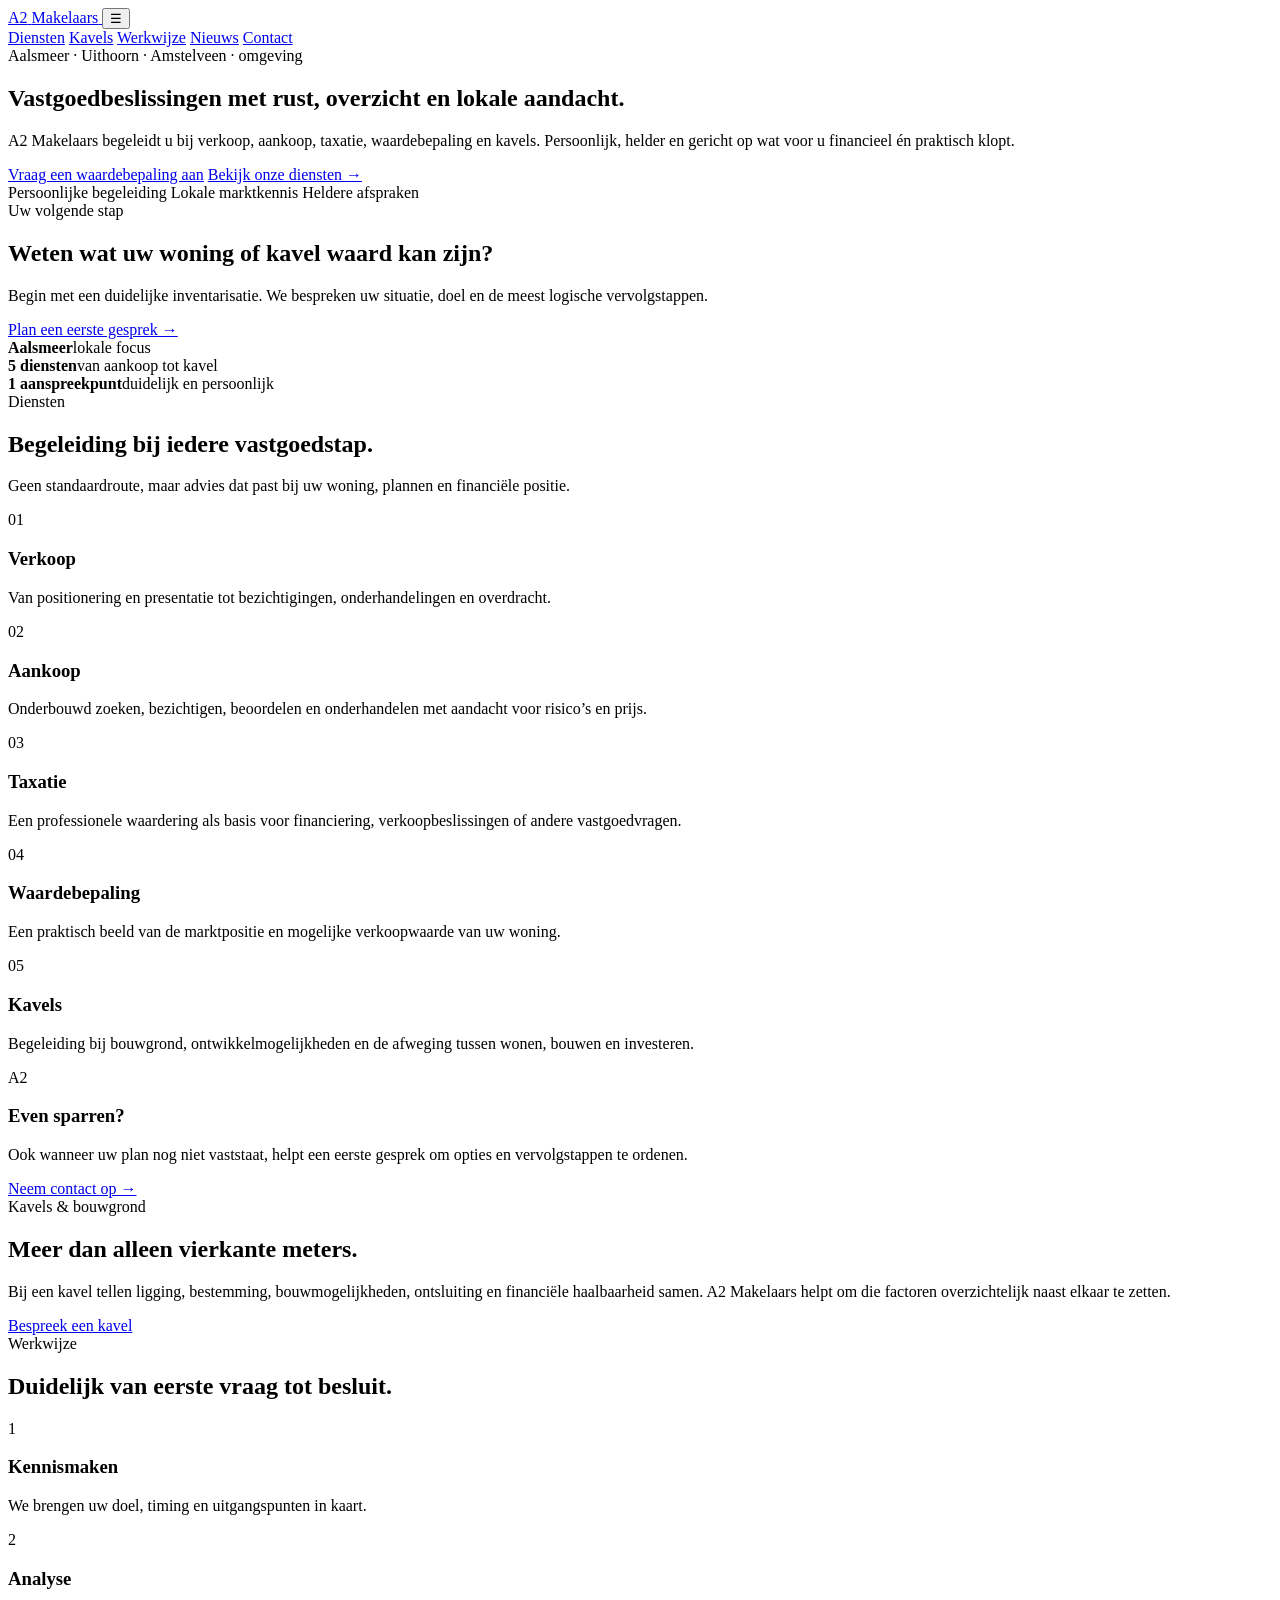
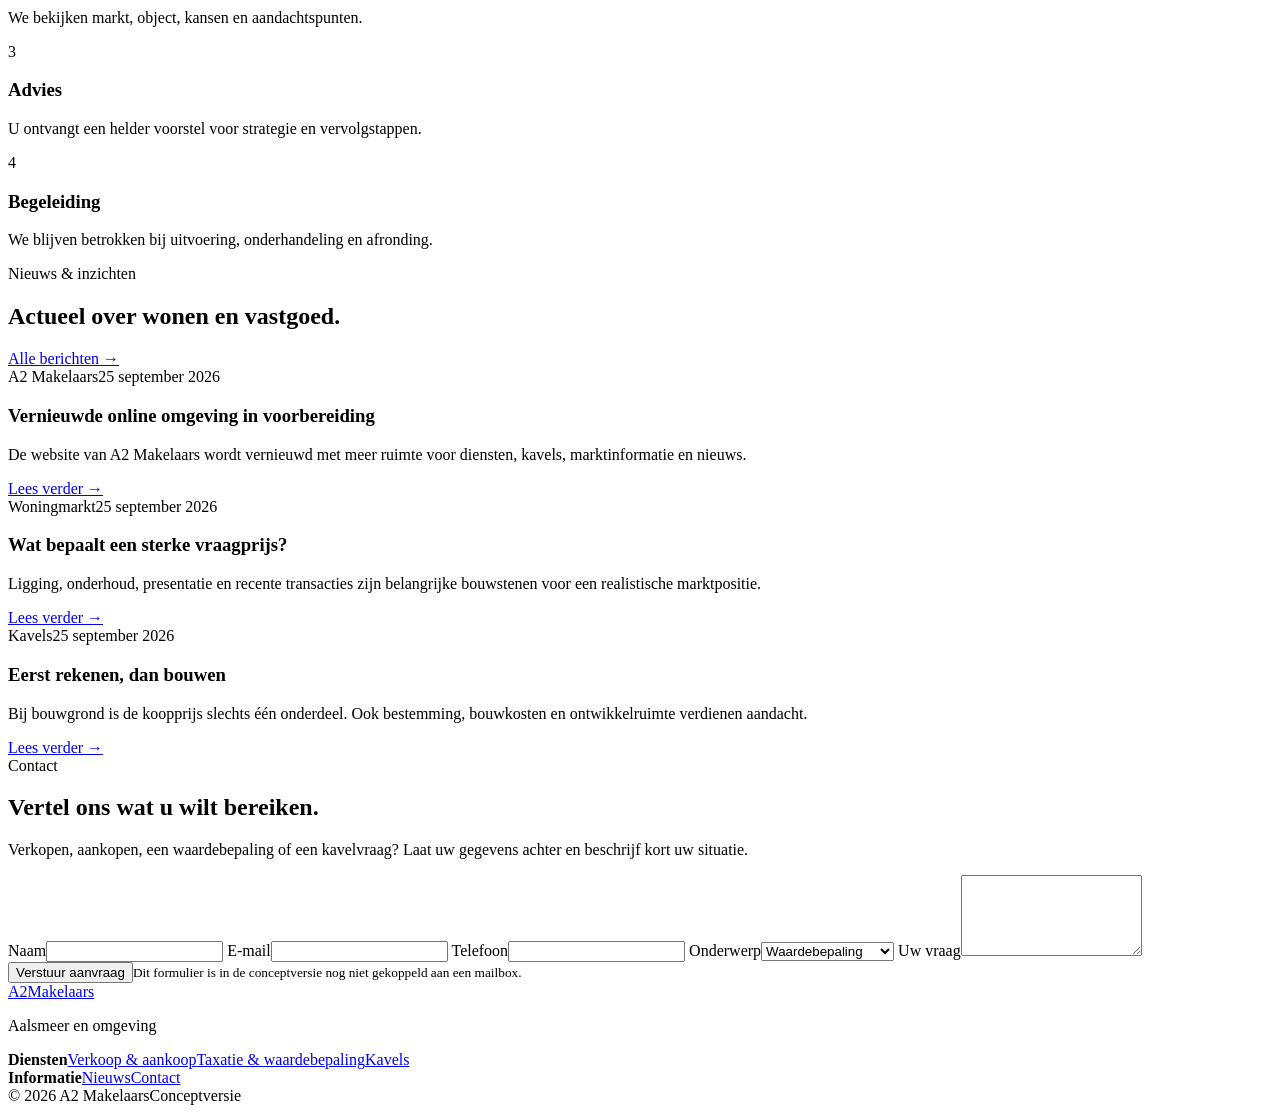
==== index.html @ 4cdd9b3f "Start vernieuwde A2Makelaars website" ====
<!doctype html>
<html lang="nl">
<head>
  <meta charset="utf-8">
  <meta name="viewport" content="width=device-width, initial-scale=1">
  <meta name="description" content="A2 Makelaars in Aalsmeer en omgeving. Persoonlijke begeleiding bij verkoop, aankoop, taxatie, waardebepaling en kavels.">
  <title>A2 Makelaars | Aalsmeer & omgeving</title>
  <link rel="preconnect" href="https://fonts.googleapis.com">
  <link rel="preconnect" href="https://fonts.gstatic.com" crossorigin>
  <link href="https://fonts.googleapis.com/css2?family=Manrope:wght@400;500;600;700;800&display=swap" rel="stylesheet">
  <link rel="stylesheet" href="assets/style.css">
</head>
<body>
  <header class="site-header">
    <div class="container nav-wrap">
      <a class="brand" href="index.html" aria-label="A2 Makelaars home">
        <span class="brand-mark">A2</span>
        <span>Makelaars</span>
      </a>
      <button class="menu-toggle" aria-label="Menu openen" aria-expanded="false">☰</button>
      <nav class="main-nav" aria-label="Hoofdnavigatie">
        <a href="#diensten">Diensten</a>
        <a href="#kavels">Kavels</a>
        <a href="#werkwijze">Werkwijze</a>
        <a href="nieuws.html">Nieuws</a>
        <a class="btn btn-small" href="#contact">Contact</a>
      </nav>
    </div>
  </header>

  <main>
    <section class="hero">
      <div class="container hero-grid">
        <div class="hero-copy">
          <span class="eyebrow">Aalsmeer · Uithoorn · Amstelveen · omgeving</span>
          <h1>Vastgoedbeslissingen met rust, overzicht en lokale aandacht.</h1>
          <p class="lead">A2 Makelaars begeleidt u bij verkoop, aankoop, taxatie, waardebepaling en kavels. Persoonlijk, helder en gericht op wat voor u financieel én praktisch klopt.</p>
          <div class="hero-actions">
            <a class="btn" href="#contact">Vraag een waardebepaling aan</a>
            <a class="text-link" href="#diensten">Bekijk onze diensten →</a>
          </div>
          <div class="trust-row" aria-label="Kenmerken">
            <span>Persoonlijke begeleiding</span>
            <span>Lokale marktkennis</span>
            <span>Heldere afspraken</span>
          </div>
        </div>
        <div class="hero-card">
          <div class="hero-card-inner">
            <span class="card-kicker">Uw volgende stap</span>
            <h2>Weten wat uw woning of kavel waard kan zijn?</h2>
            <p>Begin met een duidelijke inventarisatie. We bespreken uw situatie, doel en de meest logische vervolgstappen.</p>
            <a href="#contact" class="card-link">Plan een eerste gesprek →</a>
          </div>
        </div>
      </div>
    </section>

    <section class="section stats-section">
      <div class="container stats-grid">
        <div><strong>Aalsmeer</strong><span>lokale focus</span></div>
        <div><strong>5 diensten</strong><span>van aankoop tot kavel</span></div>
        <div><strong>1 aanspreekpunt</strong><span>duidelijk en persoonlijk</span></div>
      </div>
    </section>

    <section class="section" id="diensten">
      <div class="container">
        <div class="section-heading">
          <span class="eyebrow">Diensten</span>
          <h2>Begeleiding bij iedere vastgoedstap.</h2>
          <p>Geen standaardroute, maar advies dat past bij uw woning, plannen en financiële positie.</p>
        </div>
        <div class="card-grid">
          <article class="service-card"><span class="number">01</span><h3>Verkoop</h3><p>Van positionering en presentatie tot bezichtigingen, onderhandelingen en overdracht.</p></article>
          <article class="service-card"><span class="number">02</span><h3>Aankoop</h3><p>Onderbouwd zoeken, bezichtigen, beoordelen en onderhandelen met aandacht voor risico’s en prijs.</p></article>
          <article class="service-card"><span class="number">03</span><h3>Taxatie</h3><p>Een professionele waardering als basis voor financiering, verkoopbeslissingen of andere vastgoedvragen.</p></article>
          <article class="service-card"><span class="number">04</span><h3>Waardebepaling</h3><p>Een praktisch beeld van de marktpositie en mogelijke verkoopwaarde van uw woning.</p></article>
          <article class="service-card"><span class="number">05</span><h3>Kavels</h3><p>Begeleiding bij bouwgrond, ontwikkelmogelijkheden en de afweging tussen wonen, bouwen en investeren.</p></article>
          <article class="service-card accent-card"><span class="number">A2</span><h3>Even sparren?</h3><p>Ook wanneer uw plan nog niet vaststaat, helpt een eerste gesprek om opties en vervolgstappen te ordenen.</p><a href="#contact">Neem contact op →</a></article>
        </div>
      </div>
    </section>

    <section class="section section-dark" id="kavels">
      <div class="container split-grid">
        <div>
          <span class="eyebrow eyebrow-light">Kavels & bouwgrond</span>
          <h2>Meer dan alleen vierkante meters.</h2>
        </div>
        <div>
          <p class="large-copy">Bij een kavel tellen ligging, bestemming, bouwmogelijkheden, ontsluiting en financiële haalbaarheid samen. A2 Makelaars helpt om die factoren overzichtelijk naast elkaar te zetten.</p>
          <a class="btn btn-light" href="#contact">Bespreek een kavel</a>
        </div>
      </div>
    </section>

    <section class="section" id="werkwijze">
      <div class="container">
        <div class="section-heading compact">
          <span class="eyebrow">Werkwijze</span>
          <h2>Duidelijk van eerste vraag tot besluit.</h2>
        </div>
        <div class="steps">
          <div class="step"><span>1</span><div><h3>Kennismaken</h3><p>We brengen uw doel, timing en uitgangspunten in kaart.</p></div></div>
          <div class="step"><span>2</span><div><h3>Analyse</h3><p>We bekijken markt, object, kansen en aandachtspunten.</p></div></div>
          <div class="step"><span>3</span><div><h3>Advies</h3><p>U ontvangt een helder voorstel voor strategie en vervolgstappen.</p></div></div>
          <div class="step"><span>4</span><div><h3>Begeleiding</h3><p>We blijven betrokken bij uitvoering, onderhandeling en afronding.</p></div></div>
        </div>
      </div>
    </section>

    <section class="section news-preview">
      <div class="container">
        <div class="section-heading row-heading">
          <div><span class="eyebrow">Nieuws & inzichten</span><h2>Actueel over wonen en vastgoed.</h2></div>
          <a class="text-link" href="nieuws.html">Alle berichten →</a>
        </div>
        <div class="news-grid">
          <article class="news-card"><span class="tag">A2 Makelaars</span><time datetime="2026-09-25">25 september 2026</time><h3>Vernieuwde online omgeving in voorbereiding</h3><p>De website van A2 Makelaars wordt vernieuwd met meer ruimte voor diensten, kavels, marktinformatie en nieuws.</p><a href="nieuws.html#vernieuwde-site">Lees verder →</a></article>
          <article class="news-card"><span class="tag">Woningmarkt</span><time datetime="2026-09-25">25 september 2026</time><h3>Wat bepaalt een sterke vraagprijs?</h3><p>Ligging, onderhoud, presentatie en recente transacties zijn belangrijke bouwstenen voor een realistische marktpositie.</p><a href="nieuws.html#vraagprijs">Lees verder →</a></article>
          <article class="news-card"><span class="tag">Kavels</span><time datetime="2026-09-25">25 september 2026</time><h3>Eerst rekenen, dan bouwen</h3><p>Bij bouwgrond is de koopprijs slechts één onderdeel. Ook bestemming, bouwkosten en ontwikkelruimte verdienen aandacht.</p><a href="nieuws.html#kavels">Lees verder →</a></article>
        </div>
      </div>
    </section>

    <section class="section contact-section" id="contact">
      <div class="container contact-grid">
        <div>
          <span class="eyebrow">Contact</span>
          <h2>Vertel ons wat u wilt bereiken.</h2>
          <p>Verkopen, aankopen, een waardebepaling of een kavelvraag? Laat uw gegevens achter en beschrijf kort uw situatie.</p>
        </div>
        <form class="contact-form" id="contactForm">
          <label>Naam<input type="text" name="naam" autocomplete="name" required></label>
          <label>E-mail<input type="email" name="email" autocomplete="email" required></label>
          <label>Telefoon<input type="tel" name="telefoon" autocomplete="tel"></label>
          <label>Onderwerp<select name="onderwerp"><option>Waardebepaling</option><option>Verkoop</option><option>Aankoop</option><option>Taxatie</option><option>Kavel / bouwgrond</option><option>Anders</option></select></label>
          <label class="full">Uw vraag<textarea name="bericht" rows="5" required></textarea></label>
          <div class="full form-footer"><button class="btn" type="submit">Verstuur aanvraag</button><small>Dit formulier is in de conceptversie nog niet gekoppeld aan een mailbox.</small></div>
        </form>
      </div>
    </section>
  </main>

  <footer class="site-footer">
    <div class="container footer-grid">
      <div><a class="brand brand-footer" href="index.html"><span class="brand-mark">A2</span><span>Makelaars</span></a><p>Aalsmeer en omgeving</p></div>
      <div><strong>Diensten</strong><a href="#diensten">Verkoop & aankoop</a><a href="#diensten">Taxatie & waardebepaling</a><a href="#kavels">Kavels</a></div>
      <div><strong>Informatie</strong><a href="nieuws.html">Nieuws</a><a href="#contact">Contact</a></div>
    </div>
    <div class="container footer-bottom"><span>© 2026 A2 Makelaars</span><span>Conceptversie</span></div>
  </footer>
  <script src="assets/script.js"></script>
</body>
</html>
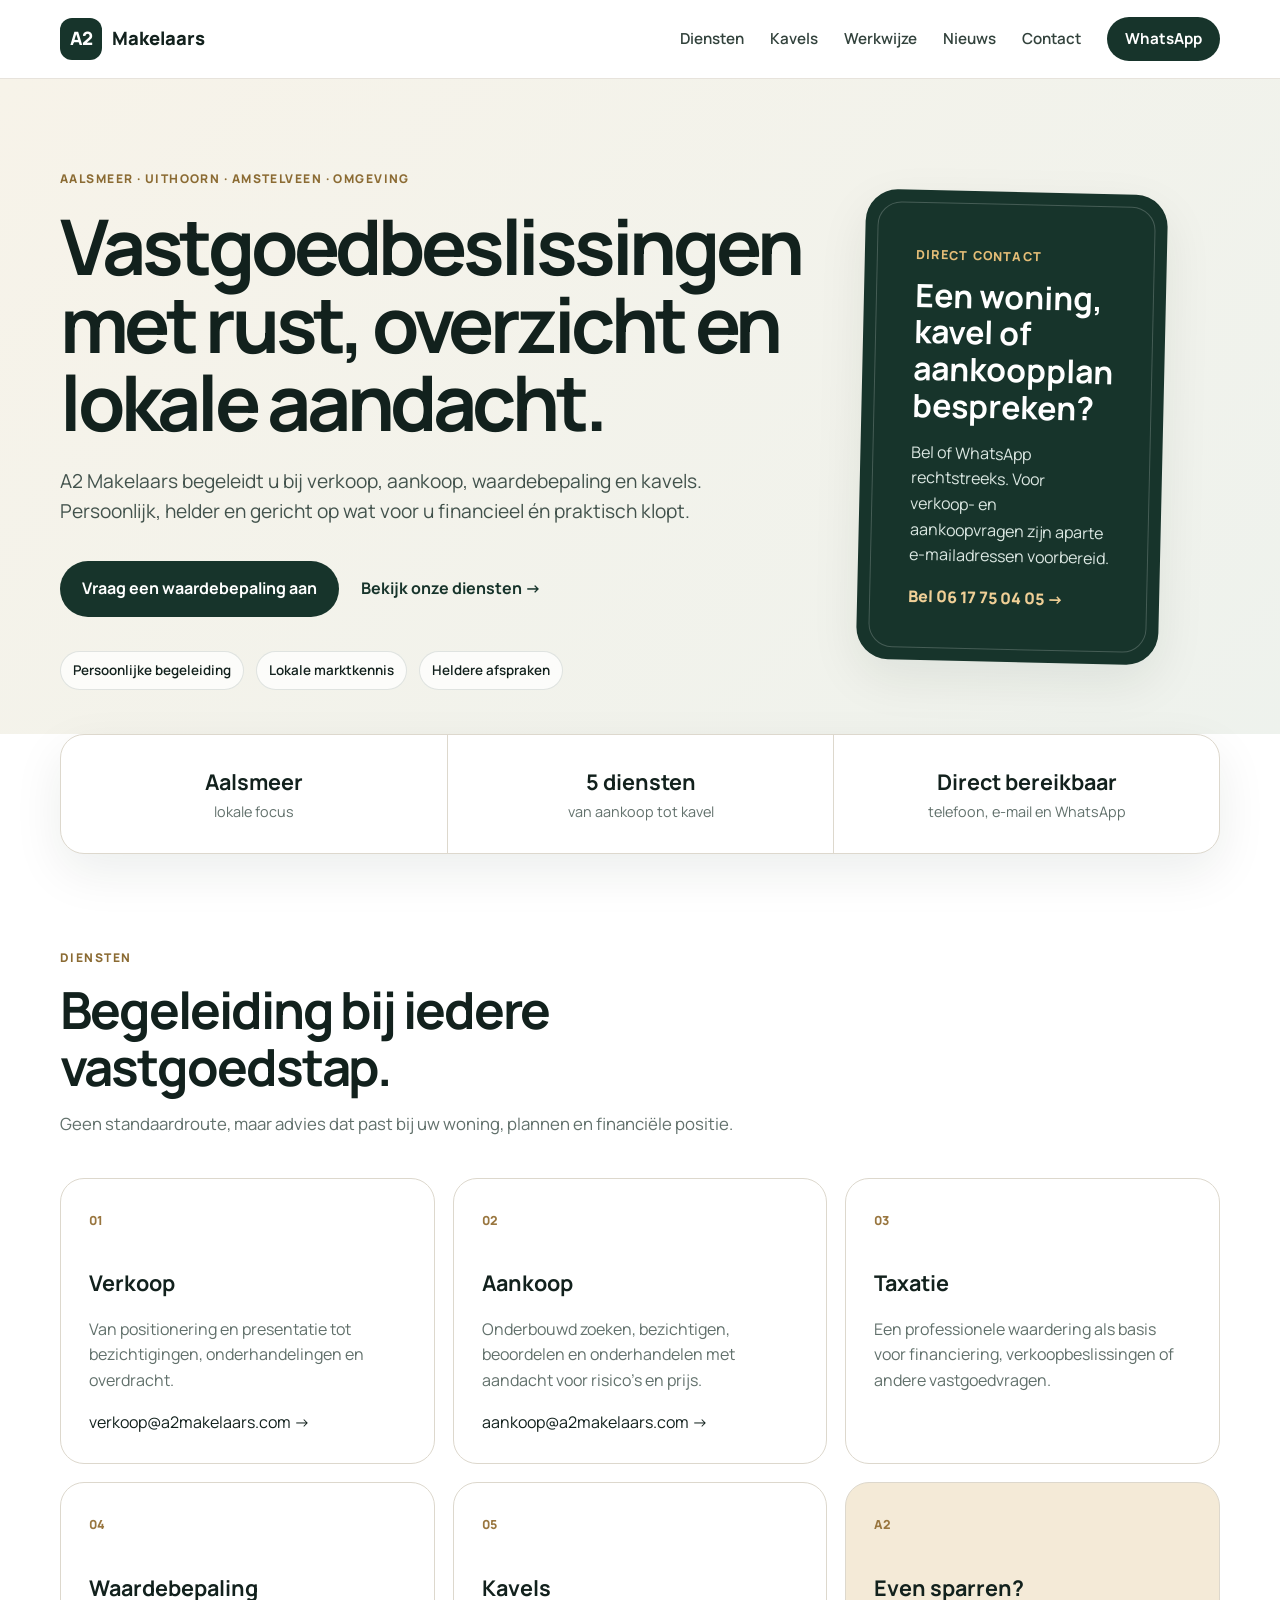
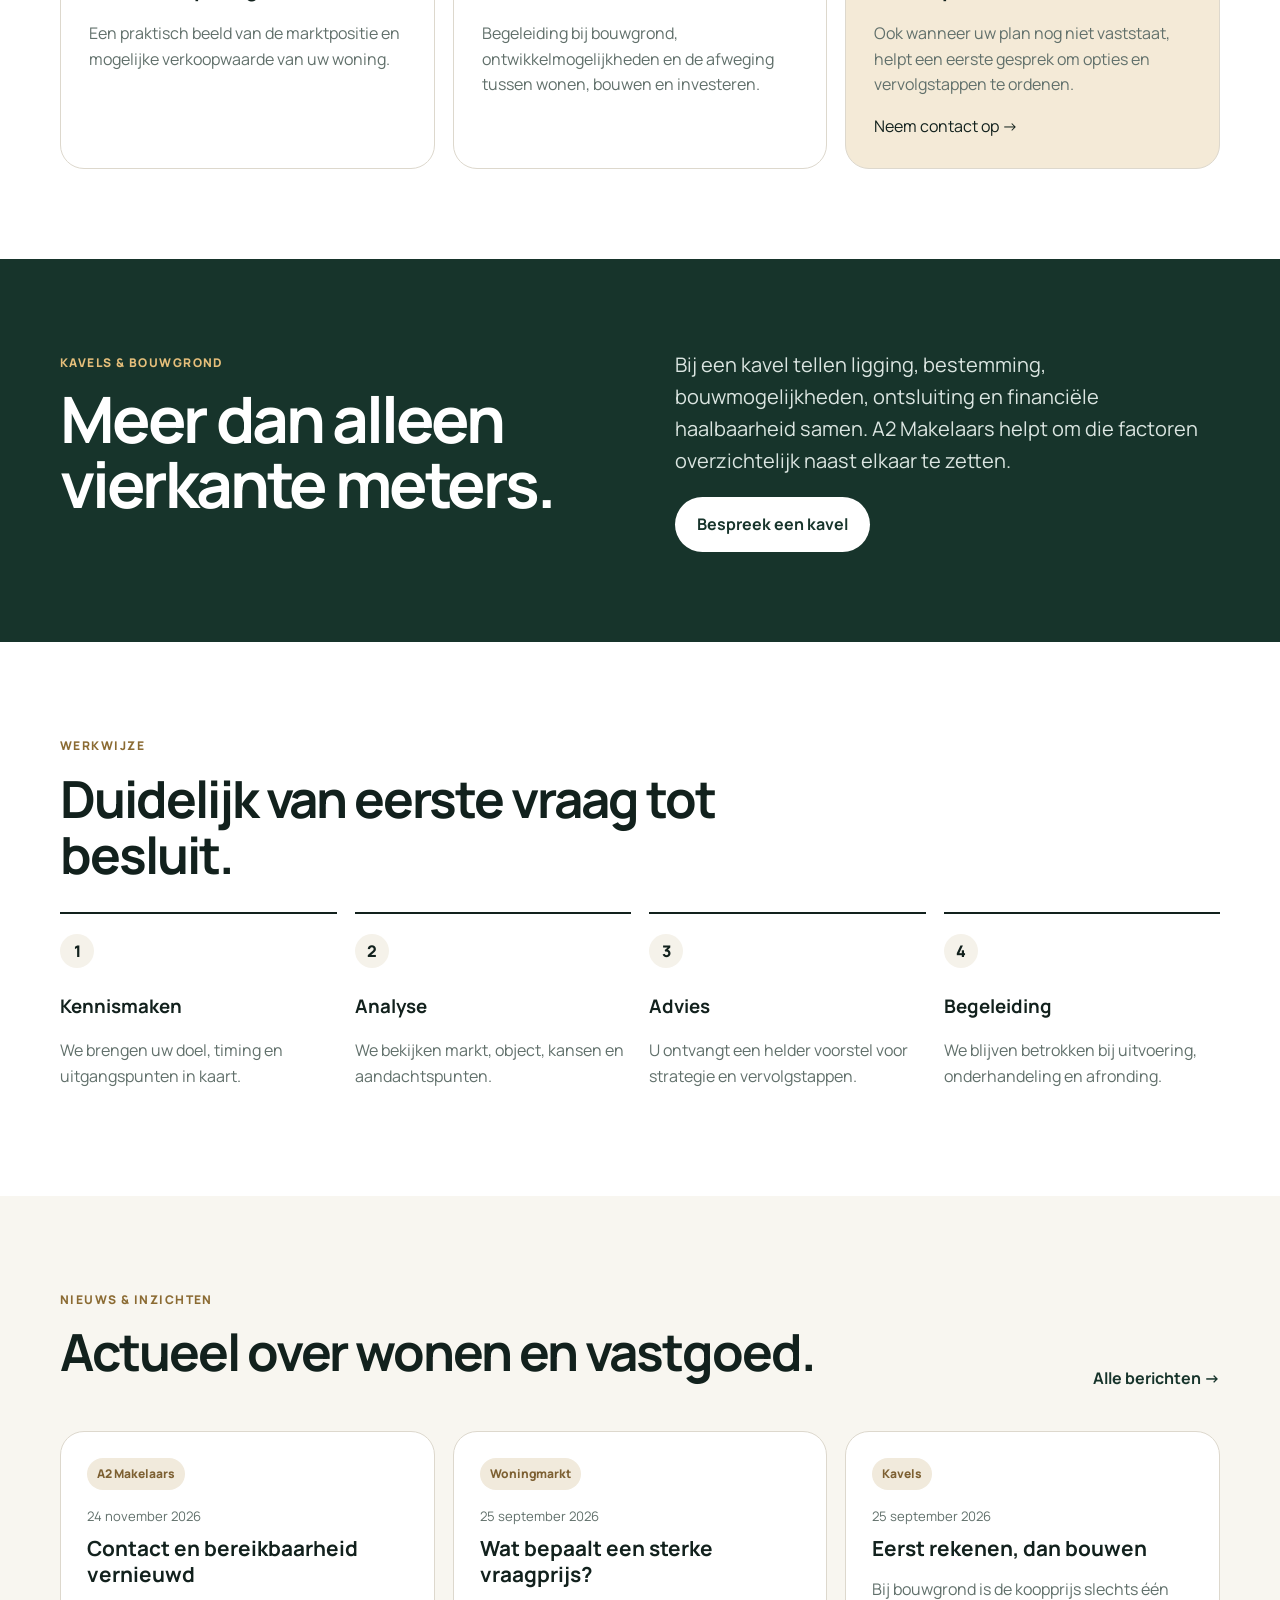
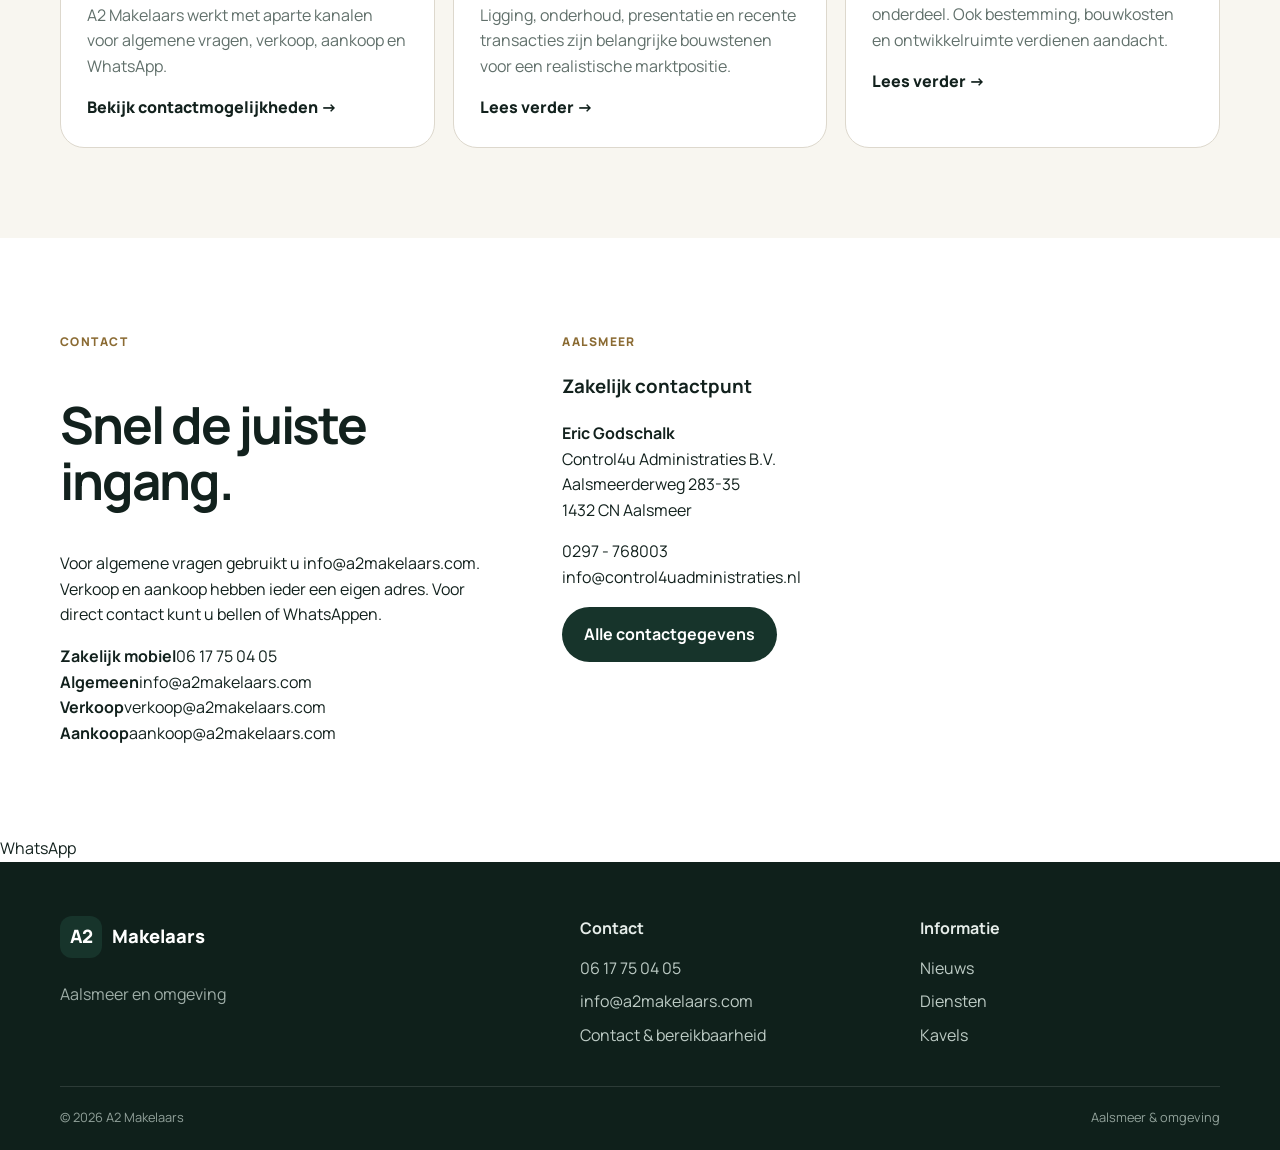
==== commit 585f6294: "Werk contact, e-mail en WhatsApp basis bij" ====
--- a/index.html
+++ b/index.html
@@ -3,7 +3,7 @@
 <head>
   <meta charset="utf-8">
   <meta name="viewport" content="width=device-width, initial-scale=1">
-  <meta name="description" content="A2 Makelaars in Aalsmeer en omgeving. Persoonlijke begeleiding bij verkoop, aankoop, taxatie, waardebepaling en kavels.">
+  <meta name="description" content="A2 Makelaars in Aalsmeer en omgeving. Persoonlijke begeleiding bij verkoop, aankoop, waardebepaling en kavels.">
   <title>A2 Makelaars | Aalsmeer & omgeving</title>
   <link rel="preconnect" href="https://fonts.googleapis.com">
   <link rel="preconnect" href="https://fonts.gstatic.com" crossorigin>
@@ -14,8 +14,7 @@
   <header class="site-header">
     <div class="container nav-wrap">
       <a class="brand" href="index.html" aria-label="A2 Makelaars home">
-        <span class="brand-mark">A2</span>
-        <span>Makelaars</span>
+        <span class="brand-mark">A2</span><span>Makelaars</span>
       </a>
       <button class="menu-toggle" aria-label="Menu openen" aria-expanded="false">☰</button>
       <nav class="main-nav" aria-label="Hoofdnavigatie">
@@ -23,7 +22,8 @@
         <a href="#kavels">Kavels</a>
         <a href="#werkwijze">Werkwijze</a>
         <a href="nieuws.html">Nieuws</a>
-        <a class="btn btn-small" href="#contact">Contact</a>
+        <a href="contact.html">Contact</a>
+        <a class="btn btn-small" href="https://wa.me/31617750405?text=Goedendag%20A2%20Makelaars%2C%20ik%20heb%20een%20vraag." target="_blank" rel="noopener">WhatsApp</a>
       </nav>
     </div>
   </header>
@@ -34,9 +34,9 @@
         <div class="hero-copy">
           <span class="eyebrow">Aalsmeer · Uithoorn · Amstelveen · omgeving</span>
           <h1>Vastgoedbeslissingen met rust, overzicht en lokale aandacht.</h1>
-          <p class="lead">A2 Makelaars begeleidt u bij verkoop, aankoop, taxatie, waardebepaling en kavels. Persoonlijk, helder en gericht op wat voor u financieel én praktisch klopt.</p>
+          <p class="lead">A2 Makelaars begeleidt u bij verkoop, aankoop, waardebepaling en kavels. Persoonlijk, helder en gericht op wat voor u financieel én praktisch klopt.</p>
           <div class="hero-actions">
-            <a class="btn" href="#contact">Vraag een waardebepaling aan</a>
+            <a class="btn" href="contact.html">Vraag een waardebepaling aan</a>
             <a class="text-link" href="#diensten">Bekijk onze diensten →</a>
           </div>
           <div class="trust-row" aria-label="Kenmerken">
@@ -47,10 +47,10 @@
         </div>
         <div class="hero-card">
           <div class="hero-card-inner">
-            <span class="card-kicker">Uw volgende stap</span>
-            <h2>Weten wat uw woning of kavel waard kan zijn?</h2>
-            <p>Begin met een duidelijke inventarisatie. We bespreken uw situatie, doel en de meest logische vervolgstappen.</p>
-            <a href="#contact" class="card-link">Plan een eerste gesprek →</a>
+            <span class="card-kicker">Direct contact</span>
+            <h2>Een woning, kavel of aankoopplan bespreken?</h2>
+            <p>Bel of WhatsApp rechtstreeks. Voor verkoop- en aankoopvragen zijn aparte e-mailadressen voorbereid.</p>
+            <a href="tel:+31617750405" class="card-link">Bel 06 17 75 04 05 →</a>
           </div>
         </div>
       </div>
@@ -60,7 +60,7 @@
       <div class="container stats-grid">
         <div><strong>Aalsmeer</strong><span>lokale focus</span></div>
         <div><strong>5 diensten</strong><span>van aankoop tot kavel</span></div>
-        <div><strong>1 aanspreekpunt</strong><span>duidelijk en persoonlijk</span></div>
+        <div><strong>Direct bereikbaar</strong><span>telefoon, e-mail en WhatsApp</span></div>
       </div>
     </section>
 
@@ -72,35 +72,26 @@
           <p>Geen standaardroute, maar advies dat past bij uw woning, plannen en financiële positie.</p>
         </div>
         <div class="card-grid">
-          <article class="service-card"><span class="number">01</span><h3>Verkoop</h3><p>Van positionering en presentatie tot bezichtigingen, onderhandelingen en overdracht.</p></article>
-          <article class="service-card"><span class="number">02</span><h3>Aankoop</h3><p>Onderbouwd zoeken, bezichtigen, beoordelen en onderhandelen met aandacht voor risico’s en prijs.</p></article>
+          <article class="service-card"><span class="number">01</span><h3>Verkoop</h3><p>Van positionering en presentatie tot bezichtigingen, onderhandelingen en overdracht.</p><a href="mailto:verkoop@a2makelaars.com">verkoop@a2makelaars.com →</a></article>
+          <article class="service-card"><span class="number">02</span><h3>Aankoop</h3><p>Onderbouwd zoeken, bezichtigen, beoordelen en onderhandelen met aandacht voor risico’s en prijs.</p><a href="mailto:aankoop@a2makelaars.com">aankoop@a2makelaars.com →</a></article>
           <article class="service-card"><span class="number">03</span><h3>Taxatie</h3><p>Een professionele waardering als basis voor financiering, verkoopbeslissingen of andere vastgoedvragen.</p></article>
           <article class="service-card"><span class="number">04</span><h3>Waardebepaling</h3><p>Een praktisch beeld van de marktpositie en mogelijke verkoopwaarde van uw woning.</p></article>
           <article class="service-card"><span class="number">05</span><h3>Kavels</h3><p>Begeleiding bij bouwgrond, ontwikkelmogelijkheden en de afweging tussen wonen, bouwen en investeren.</p></article>
-          <article class="service-card accent-card"><span class="number">A2</span><h3>Even sparren?</h3><p>Ook wanneer uw plan nog niet vaststaat, helpt een eerste gesprek om opties en vervolgstappen te ordenen.</p><a href="#contact">Neem contact op →</a></article>
+          <article class="service-card accent-card"><span class="number">A2</span><h3>Even sparren?</h3><p>Ook wanneer uw plan nog niet vaststaat, helpt een eerste gesprek om opties en vervolgstappen te ordenen.</p><a href="contact.html">Neem contact op →</a></article>
         </div>
       </div>
     </section>
 
     <section class="section section-dark" id="kavels">
       <div class="container split-grid">
-        <div>
-          <span class="eyebrow eyebrow-light">Kavels & bouwgrond</span>
-          <h2>Meer dan alleen vierkante meters.</h2>
-        </div>
-        <div>
-          <p class="large-copy">Bij een kavel tellen ligging, bestemming, bouwmogelijkheden, ontsluiting en financiële haalbaarheid samen. A2 Makelaars helpt om die factoren overzichtelijk naast elkaar te zetten.</p>
-          <a class="btn btn-light" href="#contact">Bespreek een kavel</a>
-        </div>
+        <div><span class="eyebrow eyebrow-light">Kavels & bouwgrond</span><h2>Meer dan alleen vierkante meters.</h2></div>
+        <div><p class="large-copy">Bij een kavel tellen ligging, bestemming, bouwmogelijkheden, ontsluiting en financiële haalbaarheid samen. A2 Makelaars helpt om die factoren overzichtelijk naast elkaar te zetten.</p><a class="btn btn-light" href="contact.html">Bespreek een kavel</a></div>
       </div>
     </section>
 
     <section class="section" id="werkwijze">
       <div class="container">
-        <div class="section-heading compact">
-          <span class="eyebrow">Werkwijze</span>
-          <h2>Duidelijk van eerste vraag tot besluit.</h2>
-        </div>
+        <div class="section-heading compact"><span class="eyebrow">Werkwijze</span><h2>Duidelijk van eerste vraag tot besluit.</h2></div>
         <div class="steps">
           <div class="step"><span>1</span><div><h3>Kennismaken</h3><p>We brengen uw doel, timing en uitgangspunten in kaart.</p></div></div>
           <div class="step"><span>2</span><div><h3>Analyse</h3><p>We bekijken markt, object, kansen en aandachtspunten.</p></div></div>
@@ -117,7 +108,7 @@
           <a class="text-link" href="nieuws.html">Alle berichten →</a>
         </div>
         <div class="news-grid">
-          <article class="news-card"><span class="tag">A2 Makelaars</span><time datetime="2026-09-25">25 september 2026</time><h3>Vernieuwde online omgeving in voorbereiding</h3><p>De website van A2 Makelaars wordt vernieuwd met meer ruimte voor diensten, kavels, marktinformatie en nieuws.</p><a href="nieuws.html#vernieuwde-site">Lees verder →</a></article>
+          <article class="news-card"><span class="tag">A2 Makelaars</span><time datetime="2026-11-24">24 november 2026</time><h3>Contact en bereikbaarheid vernieuwd</h3><p>A2 Makelaars werkt met aparte kanalen voor algemene vragen, verkoop, aankoop en WhatsApp.</p><a href="contact.html">Bekijk contactmogelijkheden →</a></article>
           <article class="news-card"><span class="tag">Woningmarkt</span><time datetime="2026-09-25">25 september 2026</time><h3>Wat bepaalt een sterke vraagprijs?</h3><p>Ligging, onderhoud, presentatie en recente transacties zijn belangrijke bouwstenen voor een realistische marktpositie.</p><a href="nieuws.html#vraagprijs">Lees verder →</a></article>
           <article class="news-card"><span class="tag">Kavels</span><time datetime="2026-09-25">25 september 2026</time><h3>Eerst rekenen, dan bouwen</h3><p>Bij bouwgrond is de koopprijs slechts één onderdeel. Ook bestemming, bouwkosten en ontwikkelruimte verdienen aandacht.</p><a href="nieuws.html#kavels">Lees verder →</a></article>
         </div>
@@ -128,28 +119,35 @@
       <div class="container contact-grid">
         <div>
           <span class="eyebrow">Contact</span>
-          <h2>Vertel ons wat u wilt bereiken.</h2>
-          <p>Verkopen, aankopen, een waardebepaling of een kavelvraag? Laat uw gegevens achter en beschrijf kort uw situatie.</p>
+          <h2>Snel de juiste ingang.</h2>
+          <p>Voor algemene vragen gebruikt u info@a2makelaars.com. Verkoop en aankoop hebben ieder een eigen adres. Voor direct contact kunt u bellen of WhatsAppen.</p>
+          <div class="quick-contact">
+            <a href="tel:+31617750405"><strong>Zakelijk mobiel</strong><span>06 17 75 04 05</span></a>
+            <a href="mailto:info@a2makelaars.com"><strong>Algemeen</strong><span>info@a2makelaars.com</span></a>
+            <a href="mailto:verkoop@a2makelaars.com"><strong>Verkoop</strong><span>verkoop@a2makelaars.com</span></a>
+            <a href="mailto:aankoop@a2makelaars.com"><strong>Aankoop</strong><span>aankoop@a2makelaars.com</span></a>
+          </div>
         </div>
-        <form class="contact-form" id="contactForm">
-          <label>Naam<input type="text" name="naam" autocomplete="name" required></label>
-          <label>E-mail<input type="email" name="email" autocomplete="email" required></label>
-          <label>Telefoon<input type="tel" name="telefoon" autocomplete="tel"></label>
-          <label>Onderwerp<select name="onderwerp"><option>Waardebepaling</option><option>Verkoop</option><option>Aankoop</option><option>Taxatie</option><option>Kavel / bouwgrond</option><option>Anders</option></select></label>
-          <label class="full">Uw vraag<textarea name="bericht" rows="5" required></textarea></label>
-          <div class="full form-footer"><button class="btn" type="submit">Verstuur aanvraag</button><small>Dit formulier is in de conceptversie nog niet gekoppeld aan een mailbox.</small></div>
-        </form>
+        <div class="contact-panel">
+          <span class="eyebrow">Aalsmeer</span>
+          <h3>Zakelijk contactpunt</h3>
+          <p><strong>Eric Godschalk</strong><br>Control4u Administraties B.V.<br>Aalsmeerderweg 283-35<br>1432 CN Aalsmeer</p>
+          <p><a href="tel:+31297768003">0297 - 768003</a><br><a href="mailto:info@control4uadministraties.nl">info@control4uadministraties.nl</a></p>
+          <a class="btn" href="contact.html">Alle contactgegevens</a>
+        </div>
       </div>
     </section>
   </main>
 
+  <a class="whatsapp-float" href="https://wa.me/31617750405?text=Goedendag%20A2%20Makelaars%2C%20ik%20heb%20een%20vraag." target="_blank" rel="noopener" aria-label="WhatsApp A2 Makelaars">WhatsApp</a>
+
   <footer class="site-footer">
     <div class="container footer-grid">
       <div><a class="brand brand-footer" href="index.html"><span class="brand-mark">A2</span><span>Makelaars</span></a><p>Aalsmeer en omgeving</p></div>
-      <div><strong>Diensten</strong><a href="#diensten">Verkoop & aankoop</a><a href="#diensten">Taxatie & waardebepaling</a><a href="#kavels">Kavels</a></div>
-      <div><strong>Informatie</strong><a href="nieuws.html">Nieuws</a><a href="#contact">Contact</a></div>
+      <div><strong>Contact</strong><a href="tel:+31617750405">06 17 75 04 05</a><a href="mailto:info@a2makelaars.com">info@a2makelaars.com</a><a href="contact.html">Contact & bereikbaarheid</a></div>
+      <div><strong>Informatie</strong><a href="nieuws.html">Nieuws</a><a href="#diensten">Diensten</a><a href="#kavels">Kavels</a></div>
     </div>
-    <div class="container footer-bottom"><span>© 2026 A2 Makelaars</span><span>Conceptversie</span></div>
+    <div class="container footer-bottom"><span>© 2026 A2 Makelaars</span><span>Aalsmeer & omgeving</span></div>
   </footer>
   <script src="assets/script.js"></script>
 </body>
--- a/assets/style.css
+++ b/assets/style.css
@@ -0,0 +1 @@
+:root{--ink:#12211d;--muted:#61706b;--bg:#f5f2ea;--paper:#fff;--accent:#c99b4d;--deep:#17342b;--line:#ddd8cd;--radius:24px;--shadow:0 18px 50px rgba(18,33,29,.08)}*{box-sizing:border-box}html{scroll-behavior:smooth}body{margin:0;font-family:Manrope,system-ui,sans-serif;color:var(--ink);background:var(--paper);line-height:1.6}a{color:inherit;text-decoration:none}img{max-width:100%;display:block}.container{width:min(1160px,calc(100% - 40px));margin:auto}.site-header{position:sticky;top:0;z-index:50;background:rgba(255,255,255,.94);backdrop-filter:blur(12px);border-bottom:1px solid rgba(221,216,205,.7)}.nav-wrap{height:78px;display:flex;align-items:center;justify-content:space-between}.brand{display:flex;align-items:center;gap:10px;font-weight:800;font-size:1.15rem}.brand-mark{display:grid;place-items:center;width:42px;height:42px;border-radius:12px;background:var(--deep);color:#fff;font-weight:800;letter-spacing:-.04em}.main-nav{display:flex;align-items:center;gap:26px;font-size:.95rem;font-weight:600}.main-nav>a:not(.btn){color:#32423c}.main-nav>a:hover{color:var(--accent)}.menu-toggle{display:none;border:0;background:transparent;font-size:1.6rem}.btn{display:inline-flex;align-items:center;justify-content:center;border:0;border-radius:999px;padding:15px 22px;background:var(--deep);color:#fff;font-weight:700;cursor:pointer;transition:.2s ease}.btn:hover{transform:translateY(-1px);background:#0f2a22}.btn-small{padding:10px 18px}.btn-light{background:#fff;color:var(--deep)}.text-link{font-weight:700;color:var(--deep)}.hero{background:linear-gradient(135deg,#f7f3e9 0%,#eef2ed 100%);padding:86px 0 72px}.hero-grid{display:grid;grid-template-columns:1.2fr .8fr;gap:60px;align-items:center}.eyebrow{text-transform:uppercase;letter-spacing:.12em;font-size:.75rem;font-weight:800;color:#8b6b33}.hero h1{font-size:clamp(2.7rem,6vw,5.2rem);line-height:1.02;letter-spacing:-.055em;margin:16px 0 24px;max-width:850px}.lead{font-size:1.2rem;color:#42524c;max-width:720px}.hero-actions{display:flex;gap:22px;align-items:center;margin:34px 0}.trust-row{display:flex;gap:12px;flex-wrap:wrap}.trust-row span{padding:8px 12px;border-radius:999px;background:rgba(255,255,255,.72);border:1px solid rgba(23,52,43,.12);font-size:.84rem;font-weight:600}.hero-card{background:var(--deep);border-radius:32px;padding:12px;box-shadow:var(--shadow);transform:rotate(1.3deg)}.hero-card-inner{border:1px solid rgba(255,255,255,.2);border-radius:24px;padding:38px;color:#fff}.hero-card h2{font-size:2rem;line-height:1.15;margin:10px 0 16px}.hero-card p{color:#dbe7e2}.card-kicker{font-size:.78rem;text-transform:uppercase;letter-spacing:.1em;color:#e4bd77;font-weight:800}.card-link{font-weight:800;color:#f0cf96}.section{padding:90px 0}.stats-section{padding:0;background:#fff}.stats-grid{display:grid;grid-template-columns:repeat(3,1fr);border:1px solid var(--line);border-radius:24px;overflow:hidden;margin-top:-28px;position:relative;background:#fff;box-shadow:var(--shadow)}.stats-grid>div{padding:30px;display:flex;flex-direction:column;align-items:center;text-align:center}.stats-grid>div+div{border-left:1px solid var(--line)}.stats-grid strong{font-size:1.35rem}.stats-grid span{color:var(--muted);font-size:.9rem}.section-heading{max-width:760px;margin-bottom:40px}.section-heading h2{font-size:clamp(2rem,4vw,3.4rem);line-height:1.1;letter-spacing:-.04em;margin:12px 0}.section-heading p{font-size:1.05rem;color:var(--muted)}.compact{margin-bottom:30px}.card-grid{display:grid;grid-template-columns:repeat(3,1fr);gap:18px}.service-card{border:1px solid var(--line);border-radius:var(--radius);padding:28px;min-height:230px;background:#fff;transition:.2s ease}.service-card:hover{transform:translateY(-4px);box-shadow:var(--shadow)}.service-card .number{font-size:.78rem;font-weight:800;color:#99763f}.service-card h3{font-size:1.35rem;margin:34px 0 10px}.service-card p{color:var(--muted)}.accent-card{background:#f4ead7}.section-dark{background:var(--deep);color:#fff}.split-grid{display:grid;grid-template-columns:1fr 1fr;gap:70px;align-items:start}.section-dark h2{font-size:clamp(2.3rem,5vw,4.6rem);line-height:1.02;letter-spacing:-.05em;margin:12px 0}.eyebrow-light{color:#e6bf7b}.large-copy{font-size:1.25rem;color:#dbe5e1;margin-top:0}.steps{display:grid;grid-template-columns:repeat(4,1fr);gap:18px}.step{border-top:2px solid var(--ink);padding-top:20px}.step>span{display:inline-grid;place-items:center;width:34px;height:34px;border-radius:50%;background:var(--bg);font-weight:800}.step h3{margin:24px 0 8px}.step p{color:var(--muted)}.news-preview{background:#f8f6f0}.row-heading{max-width:none;display:flex;align-items:end;justify-content:space-between;gap:20px}.news-grid{display:grid;grid-template-columns:repeat(3,1fr);gap:18px}.news-card{background:#fff;border:1px solid var(--line);border-radius:var(--radius);padding:26px}.tag{display:inline-block;padding:6px 10px;border-radius:999px;background:#f1eadc;font-size:.75rem;font-weight:800;color:#7d6032}.news-card time{display:block;margin:16px 0 8px;font-size:.82rem;color:var(--muted)}.news-card h3{font-size:1.3rem;line-height:1.25;margin:0 0 10px}.news-card p{color:var(--muted)}.news-card a{font-weight:800}.contact-section{background:#fff}.contact-grid{display:grid;grid-template-columns:.8fr 1.2fr;gap:64px;align-items:start}.contact-grid h2{font-size:clamp(2rem,4vw,3.5rem);line-height:1.1;letter-spacing:-.04em}.contact-form{display:grid;grid-template-columns:1fr 1fr;gap:16px;background:var(--bg);padding:28px;border-radius:var(--radius)}.contact-form label{display:flex;flex-direction:column;gap:7px;font-size:.85rem;font-weight:700}.contact-form input,.contact-form select,.contact-form textarea{width:100%;border:1px solid #d8d2c6;background:#fff;border-radius:12px;padding:13px 14px;font:inherit;color:var(--ink)}.contact-form textarea{resize:vertical}.full{grid-column:1/-1}.form-footer{display:flex;align-items:center;gap:16px;flex-wrap:wrap}.form-footer small{color:var(--muted);max-width:360px}.site-footer{background:#0f201b;color:#e5ece9;padding:54px 0 22px}.footer-grid{display:grid;grid-template-columns:1.6fr 1fr 1fr;gap:40px}.brand-footer{color:#fff}.footer-grid>div{display:flex;flex-direction:column;gap:8px}.footer-grid strong{margin-bottom:6px}.footer-grid a:not(.brand){color:#bdcbc5}.footer-grid p{color:#9eada7}.footer-bottom{display:flex;justify-content:space-between;border-top:1px solid rgba(255,255,255,.12);margin-top:38px;padding-top:20px;font-size:.8rem;color:#91a19a}.news-hero{padding:72px 0 46px;background:linear-gradient(135deg,#f7f3e9,#eef2ed)}.news-hero h1{font-size:clamp(2.5rem,6vw,5rem);line-height:1.02;letter-spacing:-.05em;margin:12px 0}.article-list{display:grid;gap:20px}.article{border:1px solid var(--line);border-radius:var(--radius);padding:30px;background:#fff}.article .meta{display:flex;gap:12px;align-items:center;flex-wrap:wrap}.article h2{font-size:clamp(1.6rem,3vw,2.4rem);line-height:1.15;margin:16px 0}.article p{color:#4f5f59;max-width:860px}.article ul{color:#4f5f59}.article-note{padding:18px;border-radius:16px;background:#f5f1e7;color:#5f553f}@media(max-width:900px){.hero-grid,.split-grid,.contact-grid{grid-template-columns:1fr}.card-grid,.news-grid{grid-template-columns:1fr 1fr}.steps{grid-template-columns:1fr 1fr}.hero-card{transform:none}.main-nav{position:absolute;left:20px;right:20px;top:72px;display:none;flex-direction:column;align-items:stretch;background:#fff;border:1px solid var(--line);padding:18px;border-radius:18px;box-shadow:var(--shadow)}.main-nav.open{display:flex}.menu-toggle{display:block}}@media(max-width:640px){.container{width:min(100% - 28px,1160px)}.hero{padding-top:58px}.hero h1{font-size:2.7rem}.hero-actions{align-items:flex-start;flex-direction:column}.stats-grid{grid-template-columns:1fr;margin-top:-18px}.stats-grid>div+div{border-left:0;border-top:1px solid var(--line)}.card-grid,.news-grid,.steps{grid-template-columns:1fr}.row-heading{align-items:flex-start;flex-direction:column}.contact-form{grid-template-columns:1fr;padding:20px}.footer-grid{grid-template-columns:1fr 1fr}.footer-grid>div:first-child{grid-column:1/-1}.footer-bottom{gap:12px;flex-direction:column}.section{padding:68px 0}}
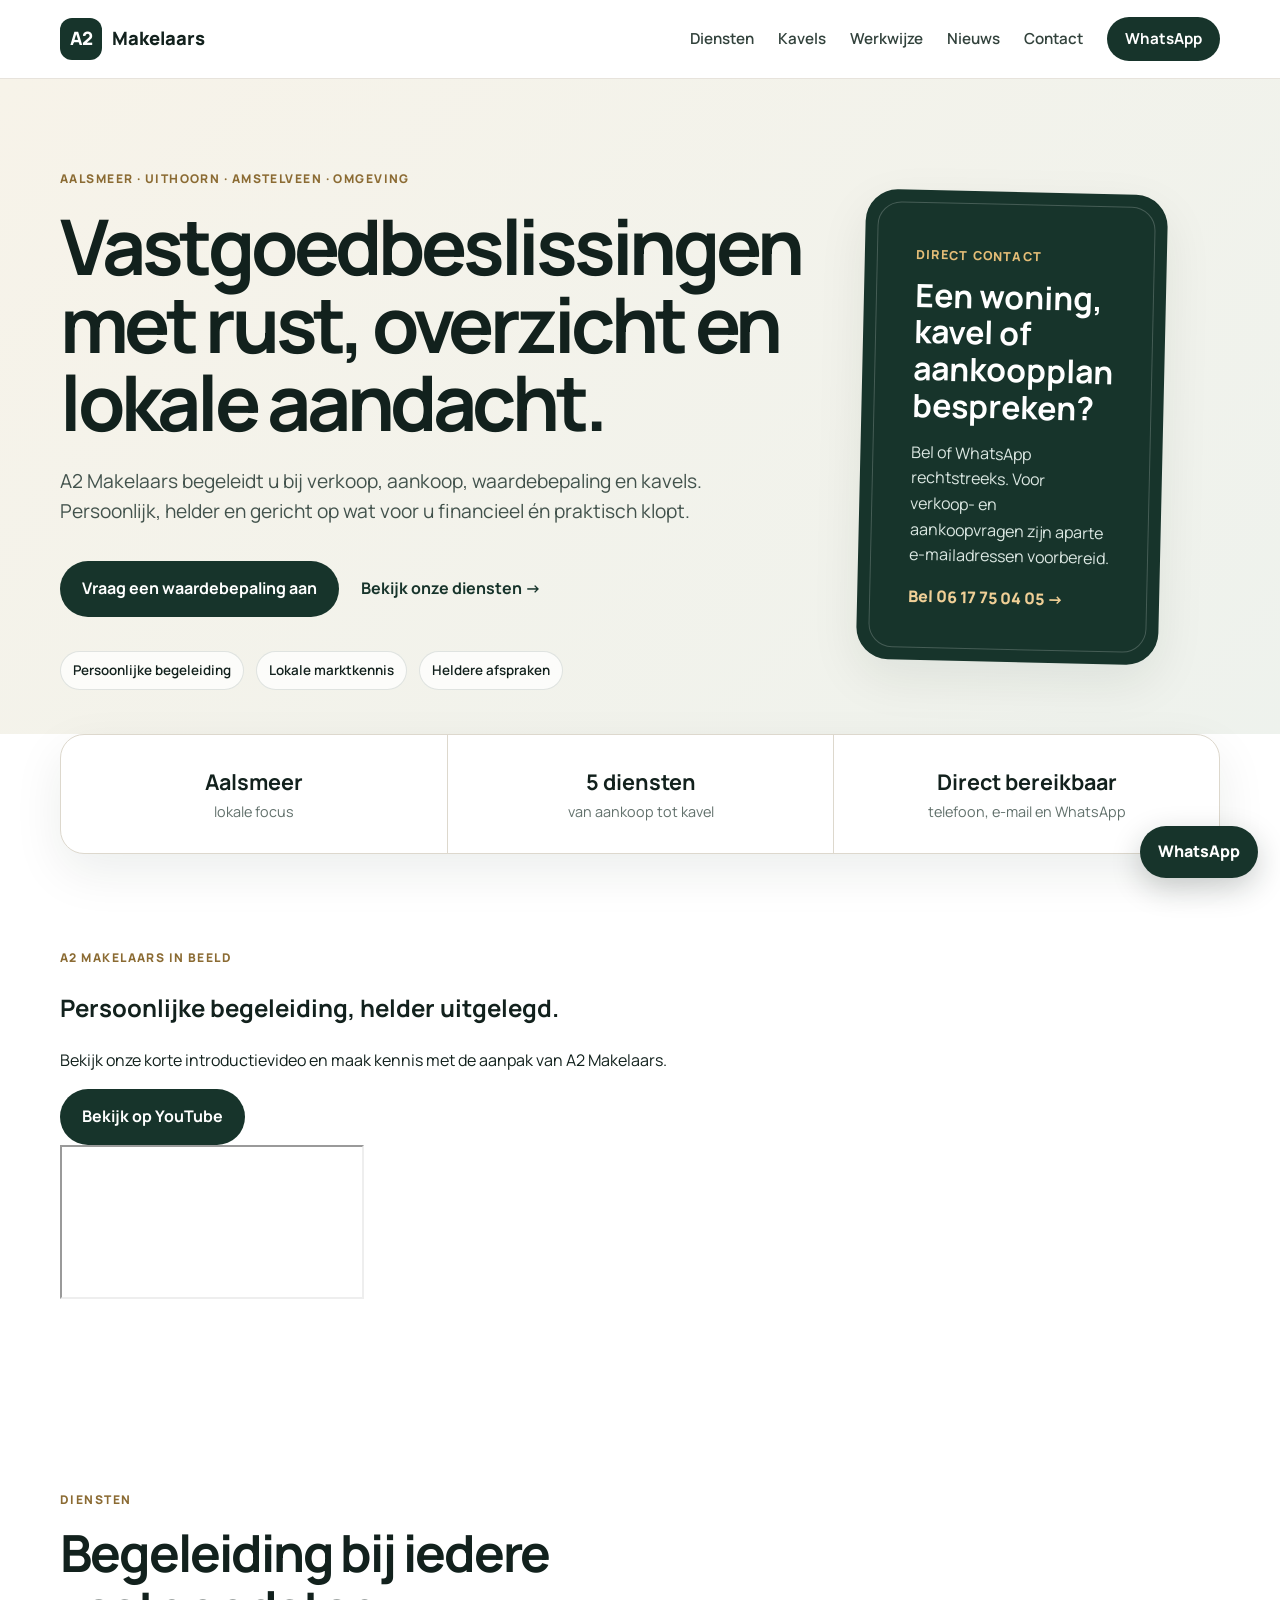
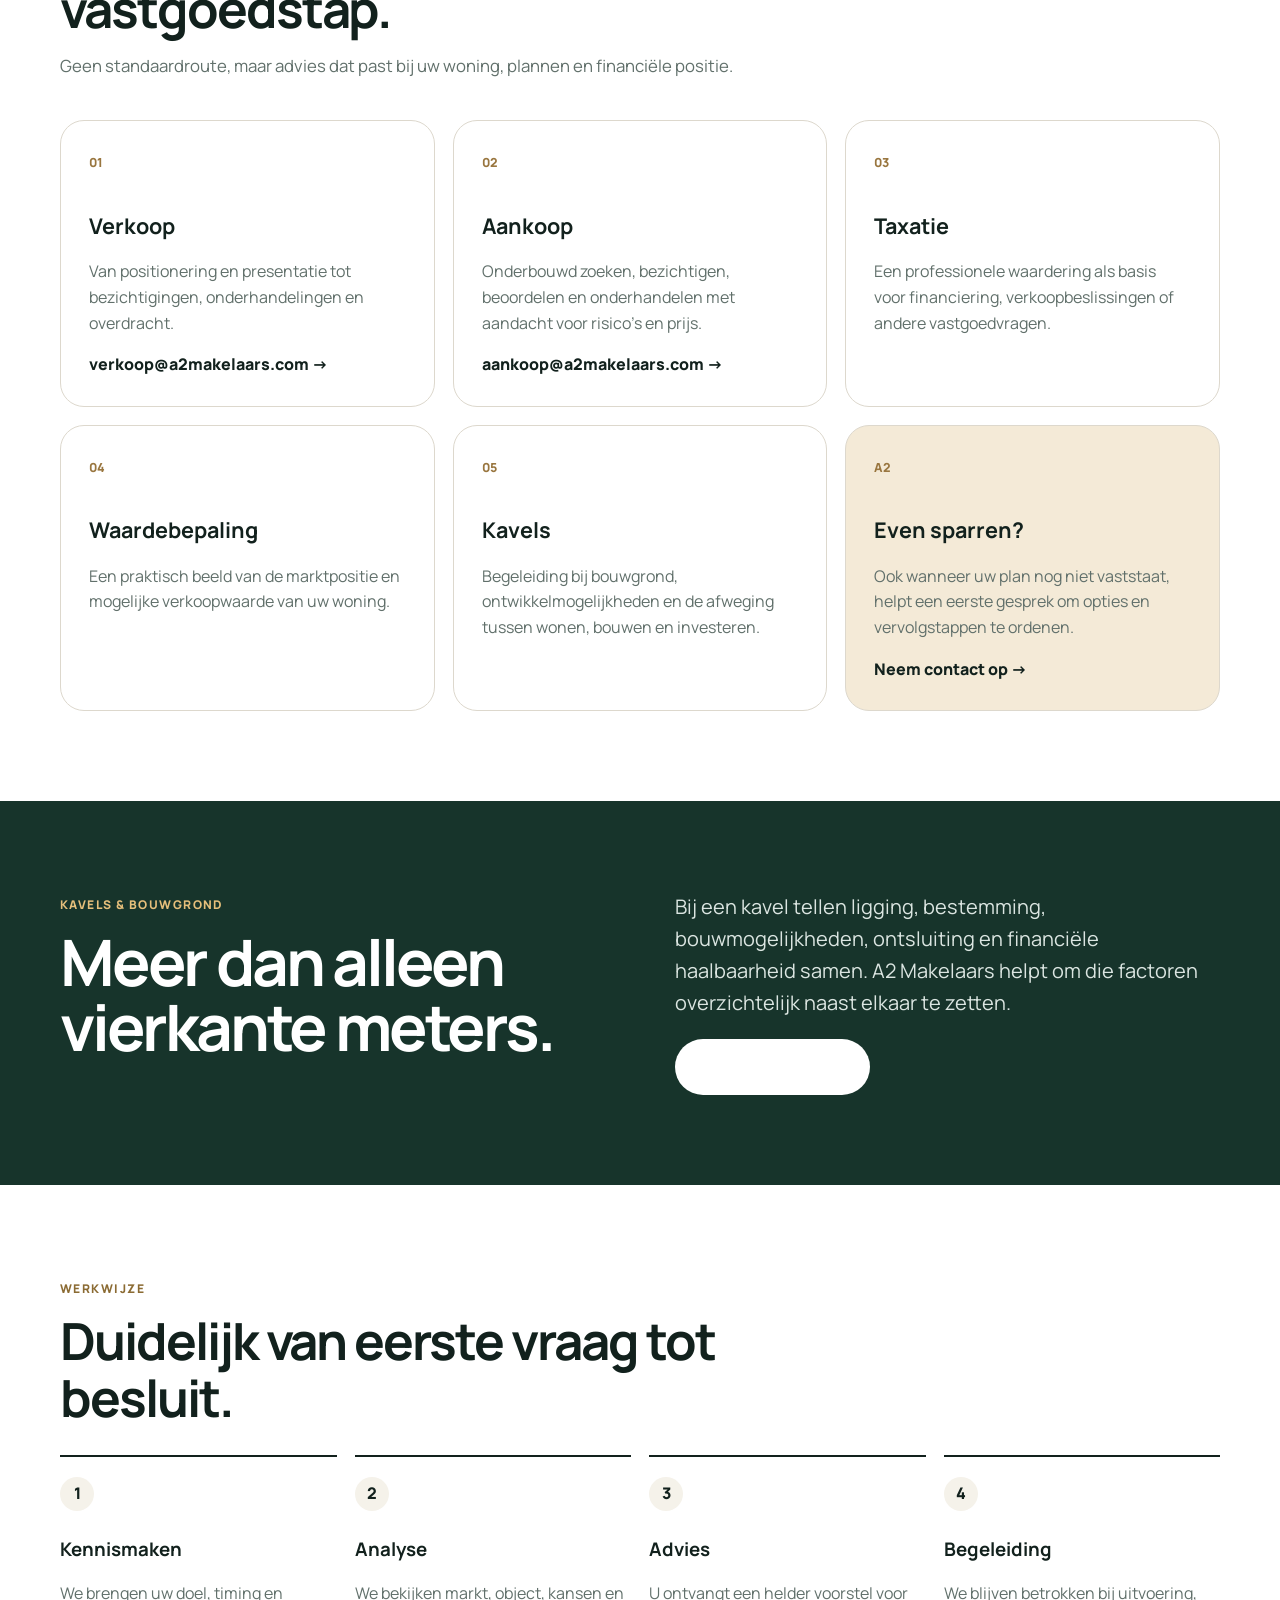
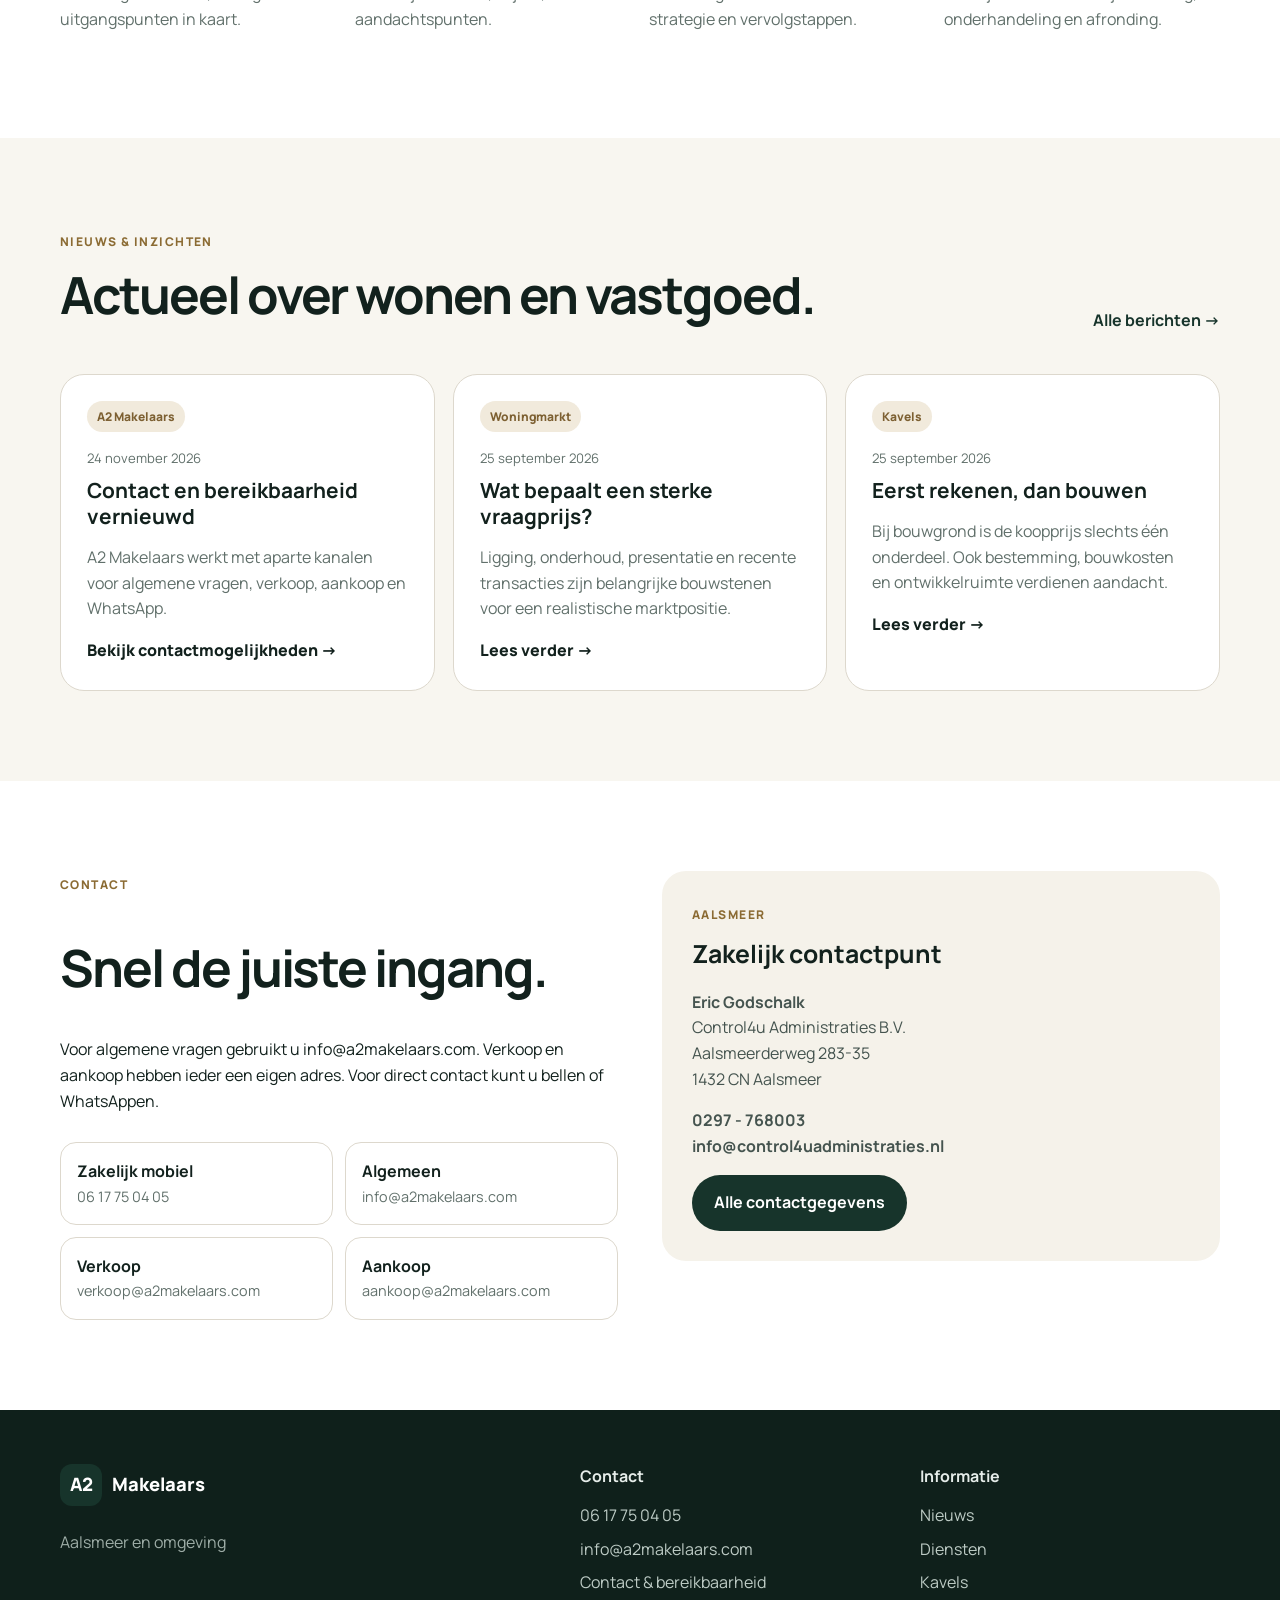
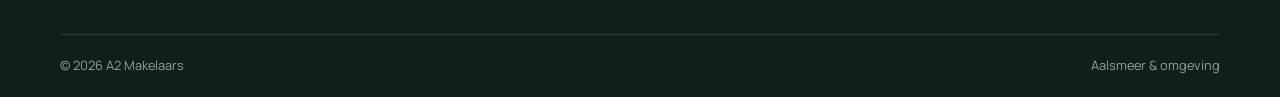
==== commit cf5803f2: "Voeg YouTube promotievideo toe aan homepage" ====
--- a/index.html
+++ b/index.html
@@ -61,6 +61,27 @@
         <div><strong>Aalsmeer</strong><span>lokale focus</span></div>
         <div><strong>5 diensten</strong><span>van aankoop tot kavel</span></div>
         <div><strong>Direct bereikbaar</strong><span>telefoon, e-mail en WhatsApp</span></div>
+      </div>
+    </section>
+
+
+    <section class="section video-section" id="video">
+      <div class="container video-grid">
+        <div class="video-copy">
+          <span class="eyebrow">A2 Makelaars in beeld</span>
+          <h2>Persoonlijke begeleiding, helder uitgelegd.</h2>
+          <p>Bekijk onze korte introductievideo en maak kennis met de aanpak van A2 Makelaars.</p>
+          <a class="btn" href="https://youtube.com/shorts/dvJ97FzT5oE?is=65gGCWRhgiHgzlfz" target="_blank" rel="noopener">Bekijk op YouTube</a>
+        </div>
+        <div class="video-frame-wrap">
+          <iframe
+            class="video-frame"
+            src="https://www.youtube.com/embed/dvJ97FzT5oE"
+            title="A2 Makelaars promotievideo"
+            loading="lazy"
+            allow="accelerometer; autoplay; clipboard-write; encrypted-media; gyroscope; picture-in-picture; web-share"
+            allowfullscreen></iframe>
+        </div>
       </div>
     </section>
 
--- a/assets/style.css
+++ b/assets/style.css
@@ -1 +1 @@
-:root{--ink:#12211d;--muted:#61706b;--bg:#f5f2ea;--paper:#fff;--accent:#c99b4d;--deep:#17342b;--line:#ddd8cd;--radius:24px;--shadow:0 18px 50px rgba(18,33,29,.08)}*{box-sizing:border-box}html{scroll-behavior:smooth}body{margin:0;font-family:Manrope,system-ui,sans-serif;color:var(--ink);background:var(--paper);line-height:1.6}a{color:inherit;text-decoration:none}img{max-width:100%;display:block}.container{width:min(1160px,calc(100% - 40px));margin:auto}.site-header{position:sticky;top:0;z-index:50;background:rgba(255,255,255,.94);backdrop-filter:blur(12px);border-bottom:1px solid rgba(221,216,205,.7)}.nav-wrap{height:78px;display:flex;align-items:center;justify-content:space-between}.brand{display:flex;align-items:center;gap:10px;font-weight:800;font-size:1.15rem}.brand-mark{display:grid;place-items:center;width:42px;height:42px;border-radius:12px;background:var(--deep);color:#fff;font-weight:800;letter-spacing:-.04em}.main-nav{display:flex;align-items:center;gap:26px;font-size:.95rem;font-weight:600}.main-nav>a:not(.btn){color:#32423c}.main-nav>a:hover{color:var(--accent)}.menu-toggle{display:none;border:0;background:transparent;font-size:1.6rem}.btn{display:inline-flex;align-items:center;justify-content:center;border:0;border-radius:999px;padding:15px 22px;background:var(--deep);color:#fff;font-weight:700;cursor:pointer;transition:.2s ease}.btn:hover{transform:translateY(-1px);background:#0f2a22}.btn-small{padding:10px 18px}.btn-light{background:#fff;color:var(--deep)}.text-link{font-weight:700;color:var(--deep)}.hero{background:linear-gradient(135deg,#f7f3e9 0%,#eef2ed 100%);padding:86px 0 72px}.hero-grid{display:grid;grid-template-columns:1.2fr .8fr;gap:60px;align-items:center}.eyebrow{text-transform:uppercase;letter-spacing:.12em;font-size:.75rem;font-weight:800;color:#8b6b33}.hero h1{font-size:clamp(2.7rem,6vw,5.2rem);line-height:1.02;letter-spacing:-.055em;margin:16px 0 24px;max-width:850px}.lead{font-size:1.2rem;color:#42524c;max-width:720px}.hero-actions{display:flex;gap:22px;align-items:center;margin:34px 0}.trust-row{display:flex;gap:12px;flex-wrap:wrap}.trust-row span{padding:8px 12px;border-radius:999px;background:rgba(255,255,255,.72);border:1px solid rgba(23,52,43,.12);font-size:.84rem;font-weight:600}.hero-card{background:var(--deep);border-radius:32px;padding:12px;box-shadow:var(--shadow);transform:rotate(1.3deg)}.hero-card-inner{border:1px solid rgba(255,255,255,.2);border-radius:24px;padding:38px;color:#fff}.hero-card h2{font-size:2rem;line-height:1.15;margin:10px 0 16px}.hero-card p{color:#dbe7e2}.card-kicker{font-size:.78rem;text-transform:uppercase;letter-spacing:.1em;color:#e4bd77;font-weight:800}.card-link{font-weight:800;color:#f0cf96}.section{padding:90px 0}.stats-section{padding:0;background:#fff}.stats-grid{display:grid;grid-template-columns:repeat(3,1fr);border:1px solid var(--line);border-radius:24px;overflow:hidden;margin-top:-28px;position:relative;background:#fff;box-shadow:var(--shadow)}.stats-grid>div{padding:30px;display:flex;flex-direction:column;align-items:center;text-align:center}.stats-grid>div+div{border-left:1px solid var(--line)}.stats-grid strong{font-size:1.35rem}.stats-grid span{color:var(--muted);font-size:.9rem}.section-heading{max-width:760px;margin-bottom:40px}.section-heading h2{font-size:clamp(2rem,4vw,3.4rem);line-height:1.1;letter-spacing:-.04em;margin:12px 0}.section-heading p{font-size:1.05rem;color:var(--muted)}.compact{margin-bottom:30px}.card-grid{display:grid;grid-template-columns:repeat(3,1fr);gap:18px}.service-card{border:1px solid var(--line);border-radius:var(--radius);padding:28px;min-height:230px;background:#fff;transition:.2s ease}.service-card:hover{transform:translateY(-4px);box-shadow:var(--shadow)}.service-card .number{font-size:.78rem;font-weight:800;color:#99763f}.service-card h3{font-size:1.35rem;margin:34px 0 10px}.service-card p{color:var(--muted)}.accent-card{background:#f4ead7}.section-dark{background:var(--deep);color:#fff}.split-grid{display:grid;grid-template-columns:1fr 1fr;gap:70px;align-items:start}.section-dark h2{font-size:clamp(2.3rem,5vw,4.6rem);line-height:1.02;letter-spacing:-.05em;margin:12px 0}.eyebrow-light{color:#e6bf7b}.large-copy{font-size:1.25rem;color:#dbe5e1;margin-top:0}.steps{display:grid;grid-template-columns:repeat(4,1fr);gap:18px}.step{border-top:2px solid var(--ink);padding-top:20px}.step>span{display:inline-grid;place-items:center;width:34px;height:34px;border-radius:50%;background:var(--bg);font-weight:800}.step h3{margin:24px 0 8px}.step p{color:var(--muted)}.news-preview{background:#f8f6f0}.row-heading{max-width:none;display:flex;align-items:end;justify-content:space-between;gap:20px}.news-grid{display:grid;grid-template-columns:repeat(3,1fr);gap:18px}.news-card{background:#fff;border:1px solid var(--line);border-radius:var(--radius);padding:26px}.tag{display:inline-block;padding:6px 10px;border-radius:999px;background:#f1eadc;font-size:.75rem;font-weight:800;color:#7d6032}.news-card time{display:block;margin:16px 0 8px;font-size:.82rem;color:var(--muted)}.news-card h3{font-size:1.3rem;line-height:1.25;margin:0 0 10px}.news-card p{color:var(--muted)}.news-card a{font-weight:800}.contact-section{background:#fff}.contact-grid{display:grid;grid-template-columns:.8fr 1.2fr;gap:64px;align-items:start}.contact-grid h2{font-size:clamp(2rem,4vw,3.5rem);line-height:1.1;letter-spacing:-.04em}.contact-form{display:grid;grid-template-columns:1fr 1fr;gap:16px;background:var(--bg);padding:28px;border-radius:var(--radius)}.contact-form label{display:flex;flex-direction:column;gap:7px;font-size:.85rem;font-weight:700}.contact-form input,.contact-form select,.contact-form textarea{width:100%;border:1px solid #d8d2c6;background:#fff;border-radius:12px;padding:13px 14px;font:inherit;color:var(--ink)}.contact-form textarea{resize:vertical}.full{grid-column:1/-1}.form-footer{display:flex;align-items:center;gap:16px;flex-wrap:wrap}.form-footer small{color:var(--muted);max-width:360px}.site-footer{background:#0f201b;color:#e5ece9;padding:54px 0 22px}.footer-grid{display:grid;grid-template-columns:1.6fr 1fr 1fr;gap:40px}.brand-footer{color:#fff}.footer-grid>div{display:flex;flex-direction:column;gap:8px}.footer-grid strong{margin-bottom:6px}.footer-grid a:not(.brand){color:#bdcbc5}.footer-grid p{color:#9eada7}.footer-bottom{display:flex;justify-content:space-between;border-top:1px solid rgba(255,255,255,.12);margin-top:38px;padding-top:20px;font-size:.8rem;color:#91a19a}.news-hero{padding:72px 0 46px;background:linear-gradient(135deg,#f7f3e9,#eef2ed)}.news-hero h1{font-size:clamp(2.5rem,6vw,5rem);line-height:1.02;letter-spacing:-.05em;margin:12px 0}.article-list{display:grid;gap:20px}.article{border:1px solid var(--line);border-radius:var(--radius);padding:30px;background:#fff}.article .meta{display:flex;gap:12px;align-items:center;flex-wrap:wrap}.article h2{font-size:clamp(1.6rem,3vw,2.4rem);line-height:1.15;margin:16px 0}.article p{color:#4f5f59;max-width:860px}.article ul{color:#4f5f59}.article-note{padding:18px;border-radius:16px;background:#f5f1e7;color:#5f553f}@media(max-width:900px){.hero-grid,.split-grid,.contact-grid{grid-template-columns:1fr}.card-grid,.news-grid{grid-template-columns:1fr 1fr}.steps{grid-template-columns:1fr 1fr}.hero-card{transform:none}.main-nav{position:absolute;left:20px;right:20px;top:72px;display:none;flex-direction:column;align-items:stretch;background:#fff;border:1px solid var(--line);padding:18px;border-radius:18px;box-shadow:var(--shadow)}.main-nav.open{display:flex}.menu-toggle{display:block}}@media(max-width:640px){.container{width:min(100% - 28px,1160px)}.hero{padding-top:58px}.hero h1{font-size:2.7rem}.hero-actions{align-items:flex-start;flex-direction:column}.stats-grid{grid-template-columns:1fr;margin-top:-18px}.stats-grid>div+div{border-left:0;border-top:1px solid var(--line)}.card-grid,.news-grid,.steps{grid-template-columns:1fr}.row-heading{align-items:flex-start;flex-direction:column}.contact-form{grid-template-columns:1fr;padding:20px}.footer-grid{grid-template-columns:1fr 1fr}.footer-grid>div:first-child{grid-column:1/-1}.footer-bottom{gap:12px;flex-direction:column}.section{padding:68px 0}}+:root{--ink:#12211d;--muted:#61706b;--bg:#f5f2ea;--paper:#fff;--accent:#c99b4d;--deep:#17342b;--line:#ddd8cd;--radius:24px;--shadow:0 18px 50px rgba(18,33,29,.08)}*{box-sizing:border-box}html{scroll-behavior:smooth}body{margin:0;font-family:Manrope,system-ui,sans-serif;color:var(--ink);background:var(--paper);line-height:1.6}a{color:inherit;text-decoration:none}img{max-width:100%;display:block}.container{width:min(1160px,calc(100% - 40px));margin:auto}.site-header{position:sticky;top:0;z-index:50;background:rgba(255,255,255,.94);backdrop-filter:blur(12px);border-bottom:1px solid rgba(221,216,205,.7)}.nav-wrap{height:78px;display:flex;align-items:center;justify-content:space-between}.brand{display:flex;align-items:center;gap:10px;font-weight:800;font-size:1.15rem}.brand-mark{display:grid;place-items:center;width:42px;height:42px;border-radius:12px;background:var(--deep);color:#fff;font-weight:800;letter-spacing:-.04em}.main-nav{display:flex;align-items:center;gap:24px;font-size:.95rem;font-weight:600}.main-nav>a:not(.btn){color:#32423c}.main-nav>a:hover{color:var(--accent)}.menu-toggle{display:none;border:0;background:transparent;font-size:1.6rem}.btn{display:inline-flex;align-items:center;justify-content:center;border:0;border-radius:999px;padding:15px 22px;background:var(--deep);color:#fff;font-weight:700;cursor:pointer;transition:.2s ease}.btn:hover{transform:translateY(-1px);background:#0f2a22}.btn-small{padding:10px 18px}.btn-light{background:#fff;color:var(--deep)}.text-link{font-weight:700;color:var(--deep)}.hero{background:linear-gradient(135deg,#f7f3e9 0%,#eef2ed 100%);padding:86px 0 72px}.hero-grid{display:grid;grid-template-columns:1.2fr .8fr;gap:60px;align-items:center}.eyebrow{text-transform:uppercase;letter-spacing:.12em;font-size:.75rem;font-weight:800;color:#8b6b33}.hero h1{font-size:clamp(2.7rem,6vw,5.2rem);line-height:1.02;letter-spacing:-.055em;margin:16px 0 24px;max-width:850px}.lead{font-size:1.2rem;color:#42524c;max-width:760px}.hero-actions{display:flex;gap:22px;align-items:center;margin:34px 0}.trust-row{display:flex;gap:12px;flex-wrap:wrap}.trust-row span{padding:8px 12px;border-radius:999px;background:rgba(255,255,255,.72);border:1px solid rgba(23,52,43,.12);font-size:.84rem;font-weight:600}.hero-card{background:var(--deep);border-radius:32px;padding:12px;box-shadow:var(--shadow);transform:rotate(1.3deg)}.hero-card-inner{border:1px solid rgba(255,255,255,.2);border-radius:24px;padding:38px;color:#fff}.hero-card h2{font-size:2rem;line-height:1.15;margin:10px 0 16px}.hero-card p{color:#dbe7e2}.card-kicker{font-size:.78rem;text-transform:uppercase;letter-spacing:.1em;color:#e4bd77;font-weight:800}.card-link{font-weight:800;color:#f0cf96}.section{padding:90px 0}.stats-section{padding:0;background:#fff}.stats-grid{display:grid;grid-template-columns:repeat(3,1fr);border:1px solid var(--line);border-radius:24px;overflow:hidden;margin-top:-28px;position:relative;background:#fff;box-shadow:var(--shadow)}.stats-grid>div{padding:30px;display:flex;flex-direction:column;align-items:center;text-align:center}.stats-grid>div+div{border-left:1px solid var(--line)}.stats-grid strong{font-size:1.35rem}.stats-grid span{color:var(--muted);font-size:.9rem}.section-heading{max-width:780px;margin-bottom:40px}.section-heading h2{font-size:clamp(2rem,4vw,3.4rem);line-height:1.1;letter-spacing:-.04em;margin:12px 0}.section-heading p{font-size:1.05rem;color:var(--muted)}.compact{margin-bottom:30px}.card-grid{display:grid;grid-template-columns:repeat(3,1fr);gap:18px}.service-card{border:1px solid var(--line);border-radius:var(--radius);padding:28px;min-height:230px;background:#fff;transition:.2s ease}.service-card:hover{transform:translateY(-4px);box-shadow:var(--shadow)}.service-card .number,.contact-card .number{font-size:.78rem;font-weight:800;color:#99763f}.service-card h3{font-size:1.35rem;margin:34px 0 10px}.service-card p{color:var(--muted)}.service-card a,.contact-card a{font-weight:800}.accent-card{background:#f4ead7}.section-dark{background:var(--deep);color:#fff}.section-dark a{color:#fff}.split-grid{display:grid;grid-template-columns:1fr 1fr;gap:70px;align-items:start}.section-dark h2{font-size:clamp(2.3rem,5vw,4.6rem);line-height:1.02;letter-spacing:-.05em;margin:12px 0}.eyebrow-light{color:#e6bf7b}.large-copy{font-size:1.25rem;color:#dbe5e1;margin-top:0}.steps{display:grid;grid-template-columns:repeat(4,1fr);gap:18px}.step{border-top:2px solid var(--ink);padding-top:20px}.step>span{display:inline-grid;place-items:center;width:34px;height:34px;border-radius:50%;background:var(--bg);font-weight:800}.step h3{margin:24px 0 8px}.step p{color:var(--muted)}.news-preview{background:#f8f6f0}.row-heading{max-width:none;display:flex;align-items:end;justify-content:space-between;gap:20px}.news-grid{display:grid;grid-template-columns:repeat(3,1fr);gap:18px}.news-card{background:#fff;border:1px solid var(--line);border-radius:var(--radius);padding:26px}.tag{display:inline-block;padding:6px 10px;border-radius:999px;background:#f1eadc;font-size:.75rem;font-weight:800;color:#7d6032}.news-card time{display:block;margin:16px 0 8px;font-size:.82rem;color:var(--muted)}.news-card h3{font-size:1.3rem;line-height:1.25;margin:0 0 10px}.news-card p{color:var(--muted)}.news-card a{font-weight:800}.contact-section{background:#fff}.contact-grid{display:grid;grid-template-columns:1fr 1fr;gap:44px;align-items:start}.contact-grid h2{font-size:clamp(2rem,4vw,3.5rem);line-height:1.1;letter-spacing:-.04em}.quick-contact{display:grid;grid-template-columns:1fr 1fr;gap:12px;margin-top:28px}.quick-contact a{border:1px solid var(--line);border-radius:16px;padding:16px;background:#fff;display:flex;flex-direction:column}.quick-contact span{color:var(--muted);font-size:.9rem}.contact-panel{background:var(--bg);border-radius:var(--radius);padding:30px}.contact-panel h3{font-size:1.55rem;margin:8px 0 12px}.contact-panel p{color:#45544f}.contact-panel a:not(.btn){font-weight:700}.contact-cards{display:grid;grid-template-columns:repeat(4,1fr);gap:18px}.contact-card{border:1px solid var(--line);border-radius:var(--radius);padding:28px;min-height:220px}.contact-card h2{margin:28px 0 10px;font-size:1.45rem}.contact-card p{color:var(--muted)}.whatsapp-float{position:fixed;right:22px;bottom:22px;z-index:60;background:#17342b;color:#fff;border-radius:999px;padding:13px 18px;font-weight:800;box-shadow:0 10px 30px rgba(18,33,29,.22)}.site-footer{background:#0f201b;color:#e5ece9;padding:54px 0 22px}.footer-grid{display:grid;grid-template-columns:1.6fr 1fr 1fr;gap:40px}.brand-footer{color:#fff}.footer-grid>div{display:flex;flex-direction:column;gap:8px}.footer-grid strong{margin-bottom:6px}.footer-grid a:not(.brand){color:#bdcbc5}.footer-grid p{color:#9eada7}.footer-bottom{display:flex;justify-content:space-between;border-top:1px solid rgba(255,255,255,.12);margin-top:38px;padding-top:20px;font-size:.8rem;color:#91a19a}.news-hero{padding:72px 0 46px;background:linear-gradient(135deg,#f7f3e9,#eef2ed)}.news-hero h1{font-size:clamp(2.5rem,6vw,5rem);line-height:1.02;letter-spacing:-.05em;margin:12px 0}.article-list{display:grid;gap:20px}.article{border:1px solid var(--line);border-radius:var(--radius);padding:30px;background:#fff}.article .meta{display:flex;gap:12px;align-items:center;flex-wrap:wrap}.article h2{font-size:clamp(1.6rem,3vw,2.4rem);line-height:1.15;margin:16px 0}.article p,.article ul{color:#4f5f59}.article-note{padding:18px;border-radius:16px;background:#f5f1e7;color:#5f553f}@media(max-width:980px){.contact-cards{grid-template-columns:1fr 1fr}.hero-grid,.split-grid,.contact-grid{grid-template-columns:1fr}.card-grid,.news-grid{grid-template-columns:1fr 1fr}.steps{grid-template-columns:1fr 1fr}.hero-card{transform:none}.main-nav{position:absolute;left:20px;right:20px;top:72px;display:none;flex-direction:column;align-items:stretch;background:#fff;border:1px solid var(--line);padding:18px;border-radius:18px;box-shadow:var(--shadow)}.main-nav.open{display:flex}.menu-toggle{display:block}}@media(max-width:640px){.container{width:min(100% - 28px,1160px)}.hero{padding-top:58px}.hero h1{font-size:2.7rem}.hero-actions{align-items:flex-start;flex-direction:column}.stats-grid{grid-template-columns:1fr;margin-top:-18px}.stats-grid>div+div{border-left:0;border-top:1px solid var(--line)}.card-grid,.news-grid,.steps,.quick-contact,.contact-cards{grid-template-columns:1fr}.row-heading{align-items:flex-start;flex-direction:column}.footer-grid{grid-template-columns:1fr 1fr}.footer-grid>div:first-child{grid-column:1/-1}.footer-bottom{gap:12px;flex-direction:column}.section{padding:68px 0}.whatsapp-float{right:14px;bottom:14px}}
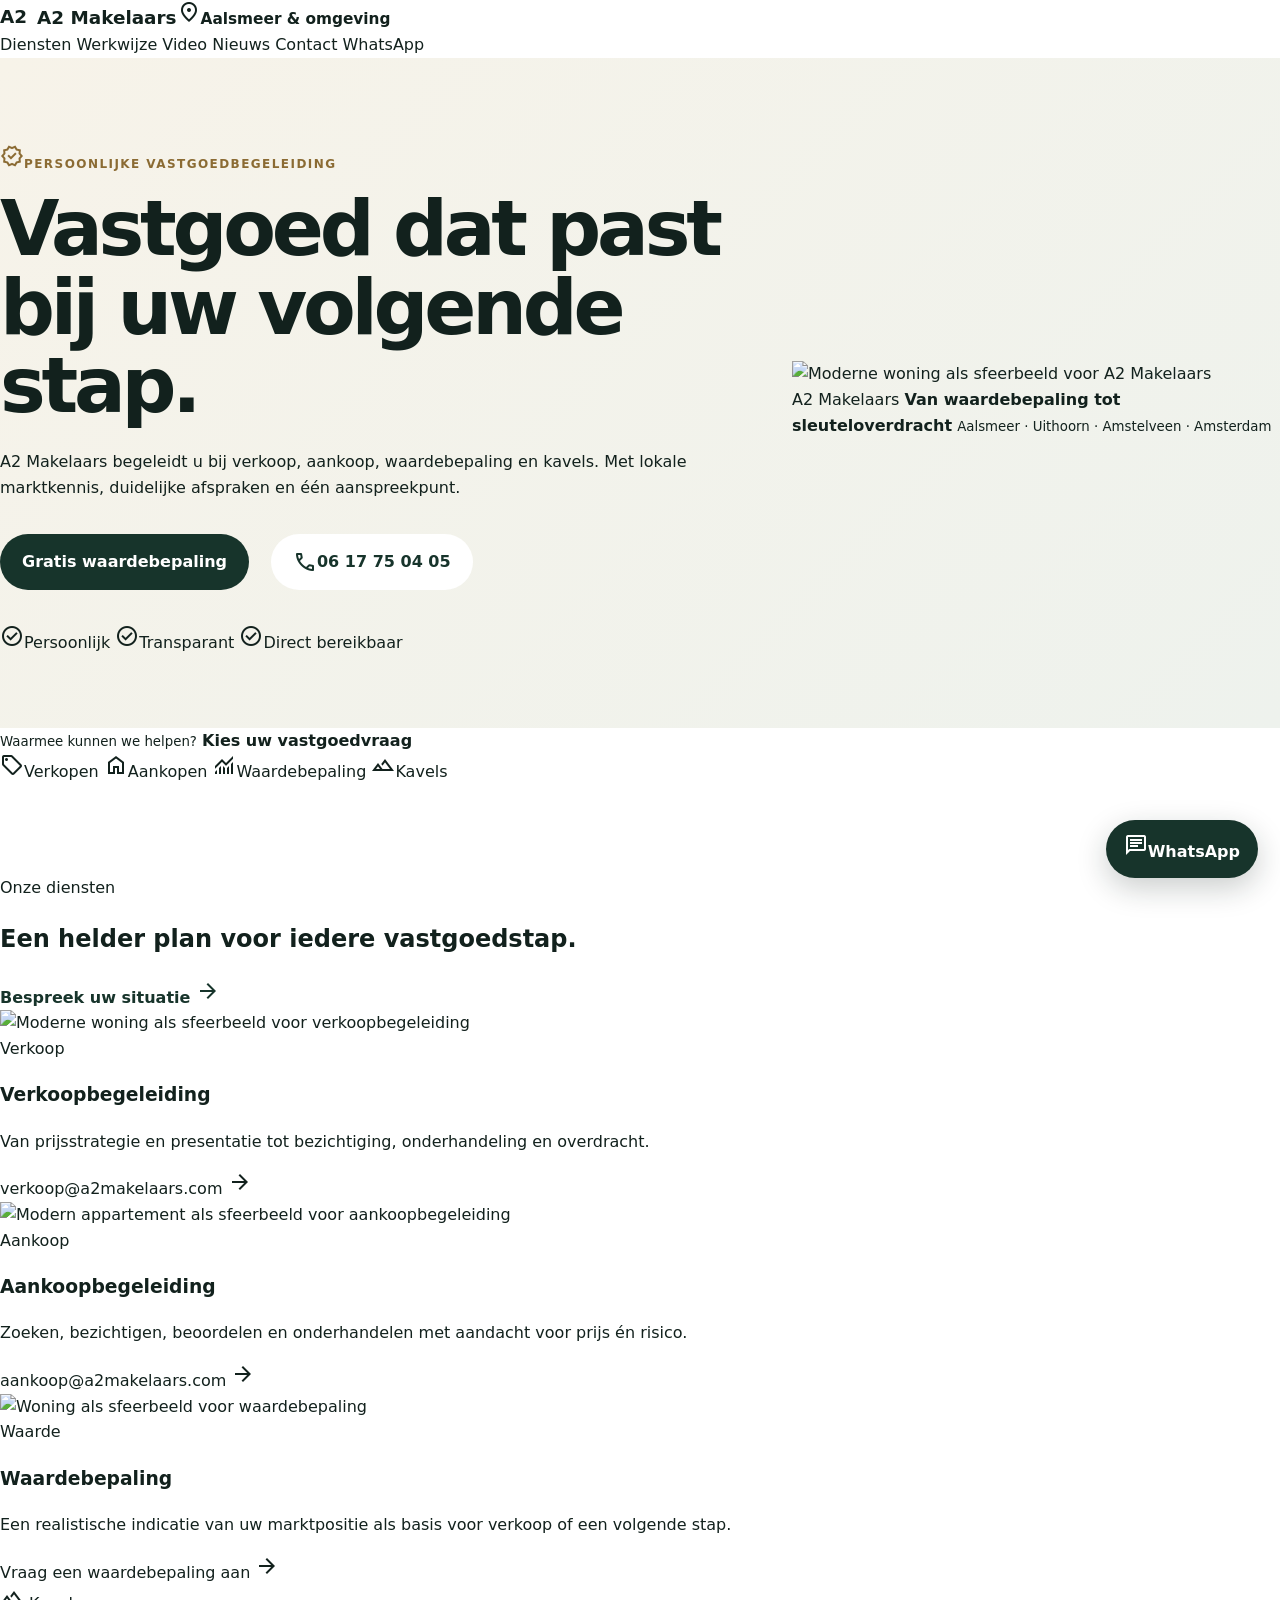
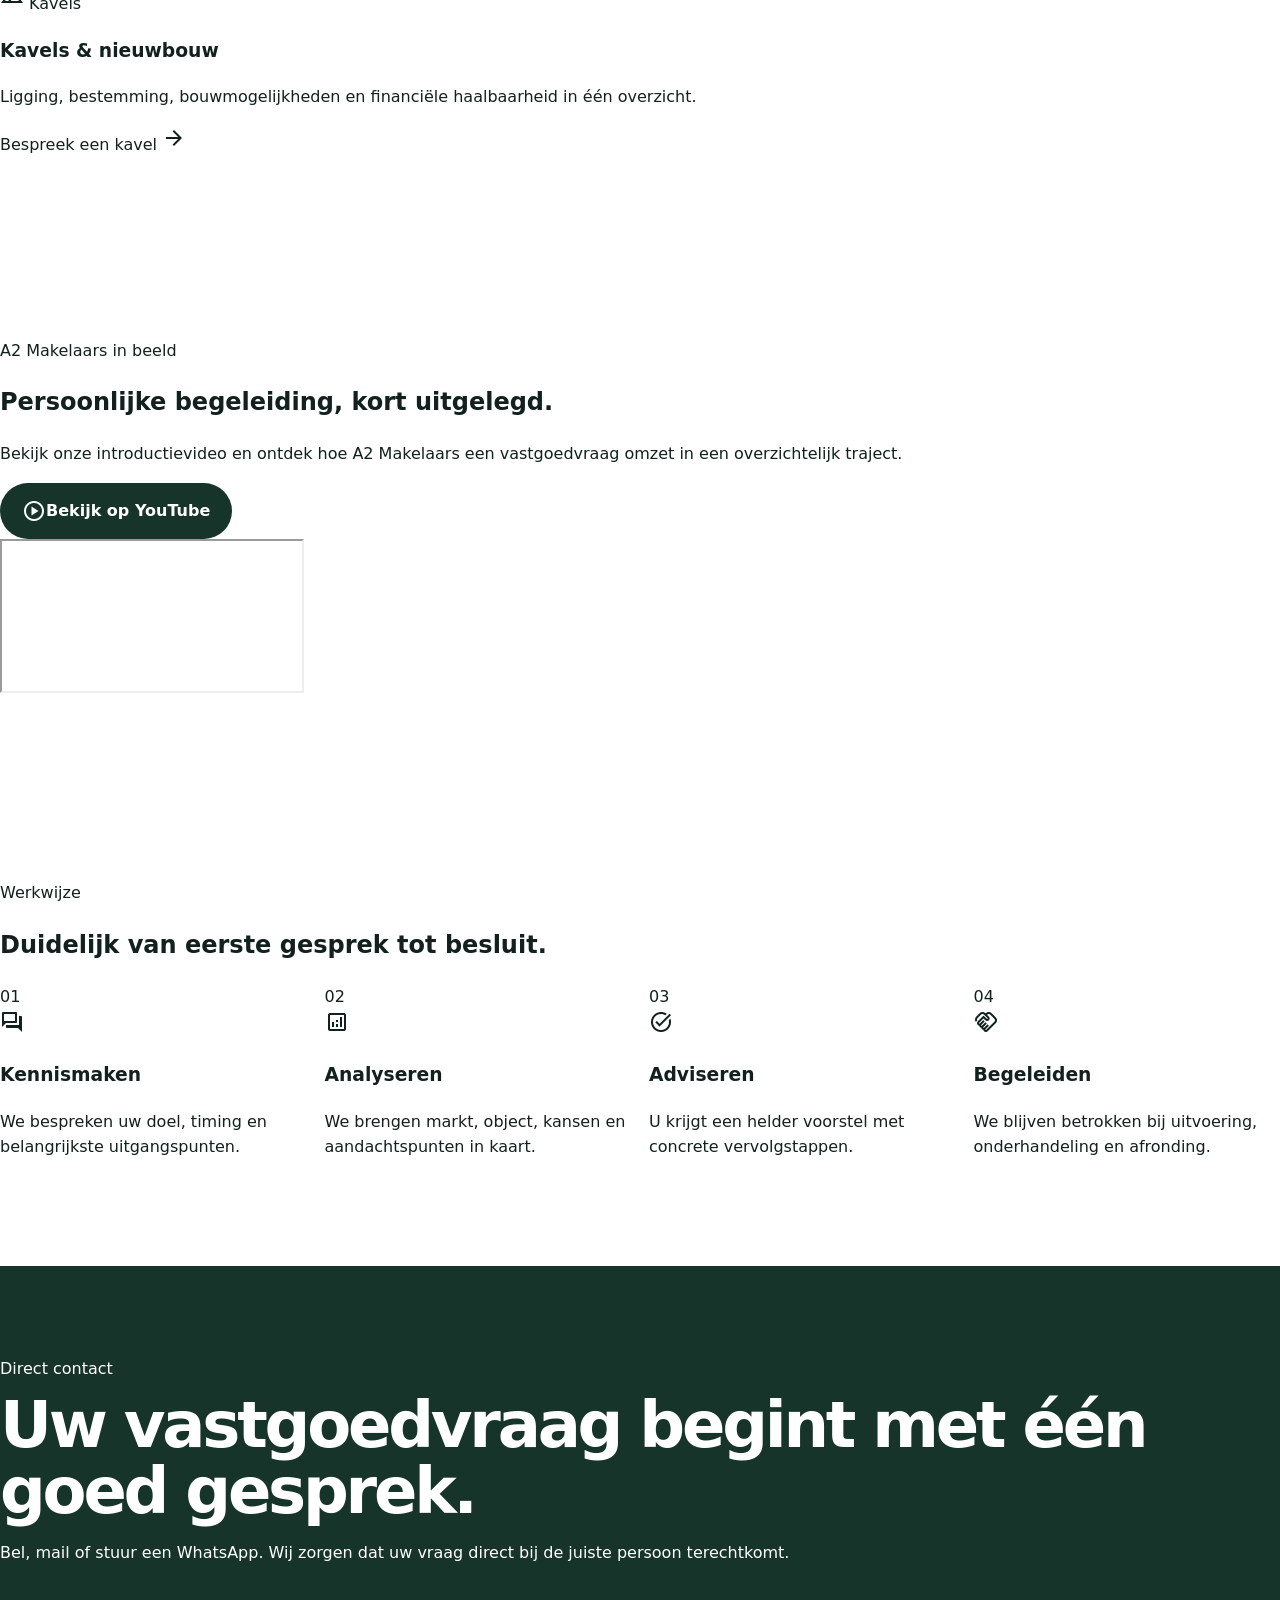
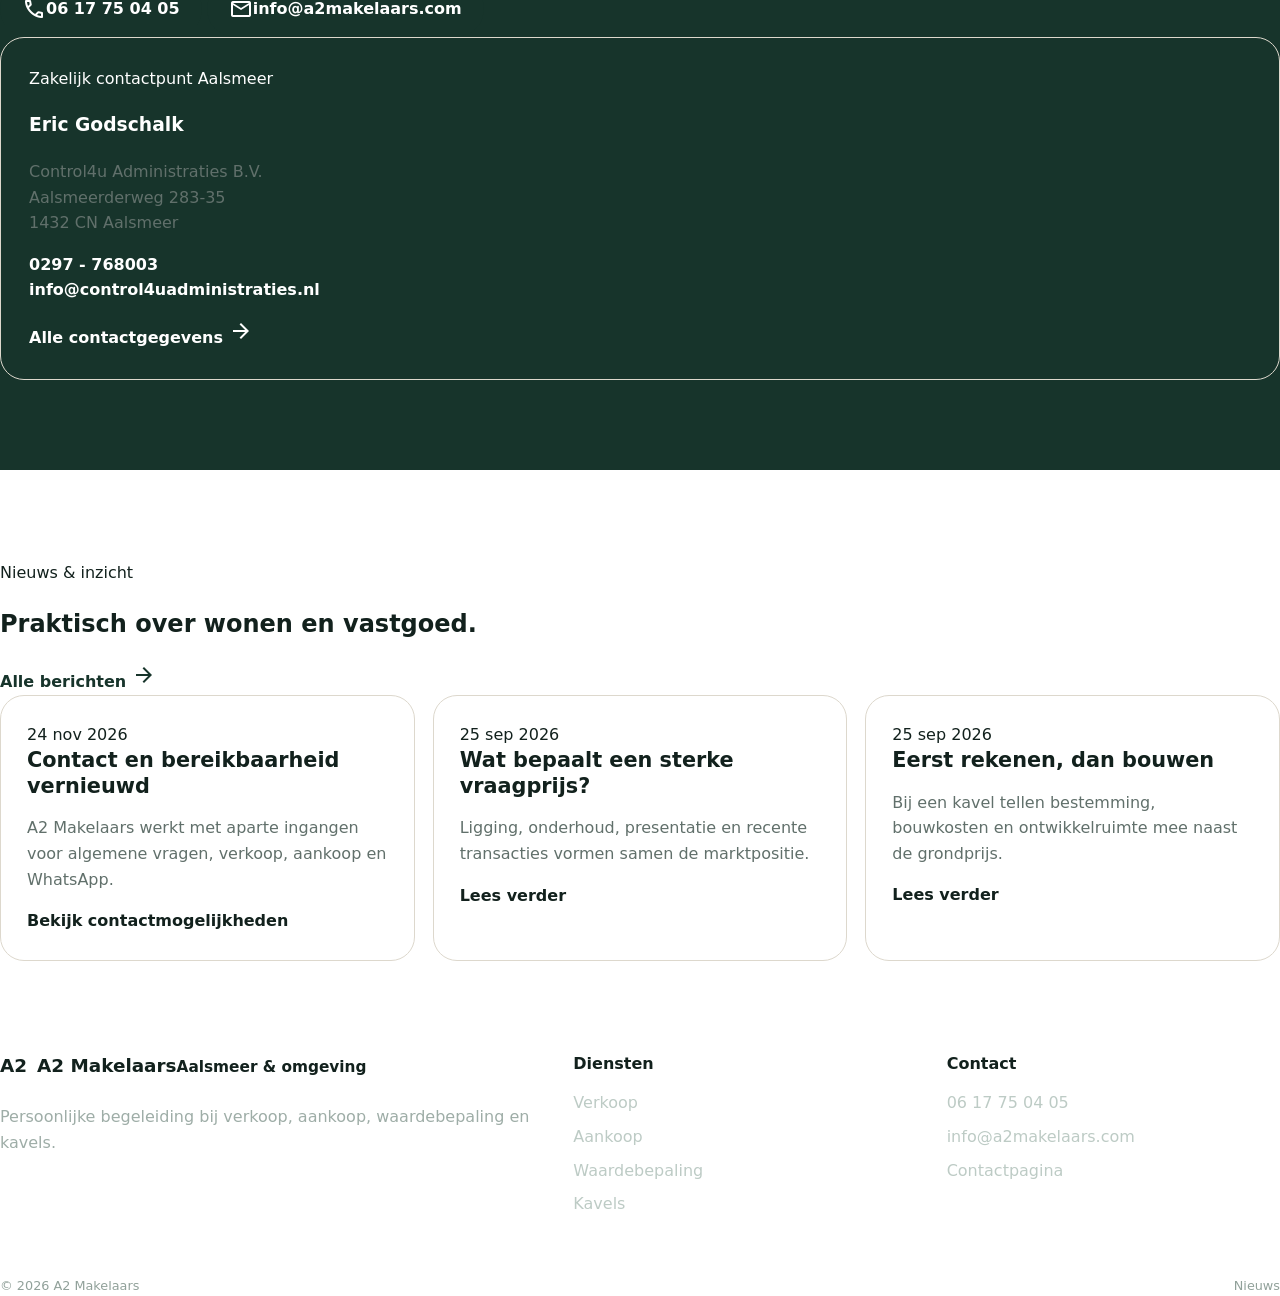
==== commit c60b0885: "Vernieuw homepage op basis van nieuw Stitch ontwerp" ====
--- a/index.html
+++ b/index.html
@@ -2,174 +2,221 @@
 <html lang="nl">
 <head>
   <meta charset="utf-8">
-  <meta name="viewport" content="width=device-width, initial-scale=1">
-  <meta name="description" content="A2 Makelaars in Aalsmeer en omgeving. Persoonlijke begeleiding bij verkoop, aankoop, waardebepaling en kavels.">
-  <title>A2 Makelaars | Aalsmeer & omgeving</title>
+  <meta name="viewport" content="width=device-width,initial-scale=1">
+  <meta name="description" content="A2 Makelaars begeleidt verkoop, aankoop, waardebepaling en kavels in Aalsmeer en omgeving. Persoonlijk, helder en direct bereikbaar.">
+  <title>A2 Makelaars | Vastgoed in Aalsmeer en omgeving</title>
   <link rel="preconnect" href="https://fonts.googleapis.com">
   <link rel="preconnect" href="https://fonts.gstatic.com" crossorigin>
-  <link href="https://fonts.googleapis.com/css2?family=Manrope:wght@400;500;600;700;800&display=swap" rel="stylesheet">
+  <link href="https://fonts.googleapis.com/css2?family=Inter:wght@400;500;600;700&family=Plus+Jakarta+Sans:wght@600;700;800&display=swap" rel="stylesheet">
+  <link href="https://fonts.googleapis.com/css2?family=Material+Symbols+Outlined:opsz,wght,FILL,GRAD@20..48,300..700,0..1,-50..200" rel="stylesheet">
   <link rel="stylesheet" href="assets/style.css">
 </head>
 <body>
-  <header class="site-header">
-    <div class="container nav-wrap">
-      <a class="brand" href="index.html" aria-label="A2 Makelaars home">
-        <span class="brand-mark">A2</span><span>Makelaars</span>
-      </a>
-      <button class="menu-toggle" aria-label="Menu openen" aria-expanded="false">☰</button>
-      <nav class="main-nav" aria-label="Hoofdnavigatie">
-        <a href="#diensten">Diensten</a>
-        <a href="#kavels">Kavels</a>
-        <a href="#werkwijze">Werkwijze</a>
-        <a href="nieuws.html">Nieuws</a>
-        <a href="contact.html">Contact</a>
-        <a class="btn btn-small" href="https://wa.me/31617750405?text=Goedendag%20A2%20Makelaars%2C%20ik%20heb%20een%20vraag." target="_blank" rel="noopener">WhatsApp</a>
-      </nav>
-    </div>
-  </header>
-
-  <main>
-    <section class="hero">
-      <div class="container hero-grid">
-        <div class="hero-copy">
-          <span class="eyebrow">Aalsmeer · Uithoorn · Amstelveen · omgeving</span>
-          <h1>Vastgoedbeslissingen met rust, overzicht en lokale aandacht.</h1>
-          <p class="lead">A2 Makelaars begeleidt u bij verkoop, aankoop, waardebepaling en kavels. Persoonlijk, helder en gericht op wat voor u financieel én praktisch klopt.</p>
-          <div class="hero-actions">
-            <a class="btn" href="contact.html">Vraag een waardebepaling aan</a>
-            <a class="text-link" href="#diensten">Bekijk onze diensten →</a>
-          </div>
-          <div class="trust-row" aria-label="Kenmerken">
-            <span>Persoonlijke begeleiding</span>
-            <span>Lokale marktkennis</span>
-            <span>Heldere afspraken</span>
-          </div>
-        </div>
-        <div class="hero-card">
-          <div class="hero-card-inner">
-            <span class="card-kicker">Direct contact</span>
-            <h2>Een woning, kavel of aankoopplan bespreken?</h2>
-            <p>Bel of WhatsApp rechtstreeks. Voor verkoop- en aankoopvragen zijn aparte e-mailadressen voorbereid.</p>
-            <a href="tel:+31617750405" class="card-link">Bel 06 17 75 04 05 →</a>
-          </div>
-        </div>
-      </div>
-    </section>
-
-    <section class="section stats-section">
-      <div class="container stats-grid">
-        <div><strong>Aalsmeer</strong><span>lokale focus</span></div>
-        <div><strong>5 diensten</strong><span>van aankoop tot kavel</span></div>
-        <div><strong>Direct bereikbaar</strong><span>telefoon, e-mail en WhatsApp</span></div>
-      </div>
-    </section>
-
-
-    <section class="section video-section" id="video">
-      <div class="container video-grid">
-        <div class="video-copy">
-          <span class="eyebrow">A2 Makelaars in beeld</span>
-          <h2>Persoonlijke begeleiding, helder uitgelegd.</h2>
-          <p>Bekijk onze korte introductievideo en maak kennis met de aanpak van A2 Makelaars.</p>
-          <a class="btn" href="https://youtube.com/shorts/dvJ97FzT5oE?is=65gGCWRhgiHgzlfz" target="_blank" rel="noopener">Bekijk op YouTube</a>
-        </div>
-        <div class="video-frame-wrap">
-          <iframe
-            class="video-frame"
-            src="https://www.youtube.com/embed/dvJ97FzT5oE"
-            title="A2 Makelaars promotievideo"
-            loading="lazy"
-            allow="accelerometer; autoplay; clipboard-write; encrypted-media; gyroscope; picture-in-picture; web-share"
-            allowfullscreen></iframe>
-        </div>
-      </div>
-    </section>
-
-    <section class="section" id="diensten">
-      <div class="container">
-        <div class="section-heading">
-          <span class="eyebrow">Diensten</span>
-          <h2>Begeleiding bij iedere vastgoedstap.</h2>
-          <p>Geen standaardroute, maar advies dat past bij uw woning, plannen en financiële positie.</p>
-        </div>
-        <div class="card-grid">
-          <article class="service-card"><span class="number">01</span><h3>Verkoop</h3><p>Van positionering en presentatie tot bezichtigingen, onderhandelingen en overdracht.</p><a href="mailto:verkoop@a2makelaars.com">verkoop@a2makelaars.com →</a></article>
-          <article class="service-card"><span class="number">02</span><h3>Aankoop</h3><p>Onderbouwd zoeken, bezichtigen, beoordelen en onderhandelen met aandacht voor risico’s en prijs.</p><a href="mailto:aankoop@a2makelaars.com">aankoop@a2makelaars.com →</a></article>
-          <article class="service-card"><span class="number">03</span><h3>Taxatie</h3><p>Een professionele waardering als basis voor financiering, verkoopbeslissingen of andere vastgoedvragen.</p></article>
-          <article class="service-card"><span class="number">04</span><h3>Waardebepaling</h3><p>Een praktisch beeld van de marktpositie en mogelijke verkoopwaarde van uw woning.</p></article>
-          <article class="service-card"><span class="number">05</span><h3>Kavels</h3><p>Begeleiding bij bouwgrond, ontwikkelmogelijkheden en de afweging tussen wonen, bouwen en investeren.</p></article>
-          <article class="service-card accent-card"><span class="number">A2</span><h3>Even sparren?</h3><p>Ook wanneer uw plan nog niet vaststaat, helpt een eerste gesprek om opties en vervolgstappen te ordenen.</p><a href="contact.html">Neem contact op →</a></article>
-        </div>
-      </div>
-    </section>
-
-    <section class="section section-dark" id="kavels">
-      <div class="container split-grid">
-        <div><span class="eyebrow eyebrow-light">Kavels & bouwgrond</span><h2>Meer dan alleen vierkante meters.</h2></div>
-        <div><p class="large-copy">Bij een kavel tellen ligging, bestemming, bouwmogelijkheden, ontsluiting en financiële haalbaarheid samen. A2 Makelaars helpt om die factoren overzichtelijk naast elkaar te zetten.</p><a class="btn btn-light" href="contact.html">Bespreek een kavel</a></div>
-      </div>
-    </section>
-
-    <section class="section" id="werkwijze">
-      <div class="container">
-        <div class="section-heading compact"><span class="eyebrow">Werkwijze</span><h2>Duidelijk van eerste vraag tot besluit.</h2></div>
-        <div class="steps">
-          <div class="step"><span>1</span><div><h3>Kennismaken</h3><p>We brengen uw doel, timing en uitgangspunten in kaart.</p></div></div>
-          <div class="step"><span>2</span><div><h3>Analyse</h3><p>We bekijken markt, object, kansen en aandachtspunten.</p></div></div>
-          <div class="step"><span>3</span><div><h3>Advies</h3><p>U ontvangt een helder voorstel voor strategie en vervolgstappen.</p></div></div>
-          <div class="step"><span>4</span><div><h3>Begeleiding</h3><p>We blijven betrokken bij uitvoering, onderhandeling en afronding.</p></div></div>
-        </div>
-      </div>
-    </section>
-
-    <section class="section news-preview">
-      <div class="container">
-        <div class="section-heading row-heading">
-          <div><span class="eyebrow">Nieuws & inzichten</span><h2>Actueel over wonen en vastgoed.</h2></div>
-          <a class="text-link" href="nieuws.html">Alle berichten →</a>
-        </div>
-        <div class="news-grid">
-          <article class="news-card"><span class="tag">A2 Makelaars</span><time datetime="2026-11-24">24 november 2026</time><h3>Contact en bereikbaarheid vernieuwd</h3><p>A2 Makelaars werkt met aparte kanalen voor algemene vragen, verkoop, aankoop en WhatsApp.</p><a href="contact.html">Bekijk contactmogelijkheden →</a></article>
-          <article class="news-card"><span class="tag">Woningmarkt</span><time datetime="2026-09-25">25 september 2026</time><h3>Wat bepaalt een sterke vraagprijs?</h3><p>Ligging, onderhoud, presentatie en recente transacties zijn belangrijke bouwstenen voor een realistische marktpositie.</p><a href="nieuws.html#vraagprijs">Lees verder →</a></article>
-          <article class="news-card"><span class="tag">Kavels</span><time datetime="2026-09-25">25 september 2026</time><h3>Eerst rekenen, dan bouwen</h3><p>Bij bouwgrond is de koopprijs slechts één onderdeel. Ook bestemming, bouwkosten en ontwikkelruimte verdienen aandacht.</p><a href="nieuws.html#kavels">Lees verder →</a></article>
-        </div>
-      </div>
-    </section>
-
-    <section class="section contact-section" id="contact">
-      <div class="container contact-grid">
-        <div>
-          <span class="eyebrow">Contact</span>
-          <h2>Snel de juiste ingang.</h2>
-          <p>Voor algemene vragen gebruikt u info@a2makelaars.com. Verkoop en aankoop hebben ieder een eigen adres. Voor direct contact kunt u bellen of WhatsAppen.</p>
-          <div class="quick-contact">
-            <a href="tel:+31617750405"><strong>Zakelijk mobiel</strong><span>06 17 75 04 05</span></a>
-            <a href="mailto:info@a2makelaars.com"><strong>Algemeen</strong><span>info@a2makelaars.com</span></a>
-            <a href="mailto:verkoop@a2makelaars.com"><strong>Verkoop</strong><span>verkoop@a2makelaars.com</span></a>
-            <a href="mailto:aankoop@a2makelaars.com"><strong>Aankoop</strong><span>aankoop@a2makelaars.com</span></a>
-          </div>
-        </div>
-        <div class="contact-panel">
-          <span class="eyebrow">Aalsmeer</span>
-          <h3>Zakelijk contactpunt</h3>
-          <p><strong>Eric Godschalk</strong><br>Control4u Administraties B.V.<br>Aalsmeerderweg 283-35<br>1432 CN Aalsmeer</p>
-          <p><a href="tel:+31297768003">0297 - 768003</a><br><a href="mailto:info@control4uadministraties.nl">info@control4uadministraties.nl</a></p>
-          <a class="btn" href="contact.html">Alle contactgegevens</a>
-        </div>
-      </div>
-    </section>
-  </main>
-
-  <a class="whatsapp-float" href="https://wa.me/31617750405?text=Goedendag%20A2%20Makelaars%2C%20ik%20heb%20een%20vraag." target="_blank" rel="noopener" aria-label="WhatsApp A2 Makelaars">WhatsApp</a>
-
-  <footer class="site-footer">
-    <div class="container footer-grid">
-      <div><a class="brand brand-footer" href="index.html"><span class="brand-mark">A2</span><span>Makelaars</span></a><p>Aalsmeer en omgeving</p></div>
-      <div><strong>Contact</strong><a href="tel:+31617750405">06 17 75 04 05</a><a href="mailto:info@a2makelaars.com">info@a2makelaars.com</a><a href="contact.html">Contact & bereikbaarheid</a></div>
-      <div><strong>Informatie</strong><a href="nieuws.html">Nieuws</a><a href="#diensten">Diensten</a><a href="#kavels">Kavels</a></div>
-    </div>
-    <div class="container footer-bottom"><span>© 2026 A2 Makelaars</span><span>Aalsmeer & omgeving</span></div>
-  </footer>
-  <script src="assets/script.js"></script>
+<header class="topbar">
+  <div class="shell nav">
+    <a class="brand" href="index.html" aria-label="A2 Makelaars home">
+      <span class="brand-badge">A2</span>
+      <span class="brand-copy"><strong>A2 Makelaars</strong><small><span class="material-symbols-outlined">location_on</span>Aalsmeer & omgeving</small></span>
+    </a>
+    <button class="menu-toggle" type="button" aria-label="Menu openen" aria-expanded="false"><span class="material-symbols-outlined">menu</span></button>
+    <nav class="nav-links" aria-label="Hoofdnavigatie">
+      <a href="#diensten">Diensten</a>
+      <a href="#werkwijze">Werkwijze</a>
+      <a href="#video">Video</a>
+      <a href="nieuws.html">Nieuws</a>
+      <a href="contact.html">Contact</a>
+      <a class="nav-cta" href="https://wa.me/31617750405?text=Goedendag%20A2%20Makelaars%2C%20ik%20heb%20een%20vraag." target="_blank" rel="noopener">WhatsApp</a>
+    </nav>
+  </div>
+</header>
+
+<main>
+  <section class="hero">
+    <div class="shell hero-grid">
+      <div class="hero-copy">
+        <div class="eyebrow"><span class="material-symbols-outlined">verified</span>Persoonlijke vastgoedbegeleiding</div>
+        <h1>Vastgoed dat past bij uw volgende stap.</h1>
+        <p>A2 Makelaars begeleidt u bij verkoop, aankoop, waardebepaling en kavels. Met lokale marktkennis, duidelijke afspraken en één aanspreekpunt.</p>
+        <div class="hero-actions">
+          <a class="btn btn-dark" href="contact.html">Gratis waardebepaling</a>
+          <a class="btn btn-light" href="tel:+31617750405"><span class="material-symbols-outlined">call</span>06 17 75 04 05</a>
+        </div>
+        <div class="micro-proof">
+          <span><span class="material-symbols-outlined">check_circle</span>Persoonlijk</span>
+          <span><span class="material-symbols-outlined">check_circle</span>Transparant</span>
+          <span><span class="material-symbols-outlined">check_circle</span>Direct bereikbaar</span>
+        </div>
+      </div>
+      <div class="hero-visual">
+        <img src="https://lh3.googleusercontent.com/aida-public/[base64]" alt="Moderne woning als sfeerbeeld voor A2 Makelaars">
+        <div class="hero-overlay">
+          <span class="pill pill-green">A2 Makelaars</span>
+          <strong>Van waardebepaling tot sleuteloverdracht</strong>
+          <small>Aalsmeer · Uithoorn · Amstelveen · Amsterdam</small>
+        </div>
+      </div>
+    </div>
+  </section>
+
+  <section class="intent">
+    <div class="shell">
+      <div class="intent-box">
+        <div>
+          <small>Waarmee kunnen we helpen?</small>
+          <strong>Kies uw vastgoedvraag</strong>
+        </div>
+        <div class="intent-pills">
+          <a href="#verkoop"><span class="material-symbols-outlined">sell</span>Verkopen</a>
+          <a href="#aankoop"><span class="material-symbols-outlined">home</span>Aankopen</a>
+          <a href="#waarde"><span class="material-symbols-outlined">monitoring</span>Waardebepaling</a>
+          <a href="#kavels"><span class="material-symbols-outlined">landscape</span>Kavels</a>
+        </div>
+      </div>
+    </div>
+  </section>
+
+  <section class="section" id="diensten">
+    <div class="shell">
+      <div class="section-head">
+        <div>
+          <span class="section-kicker">Onze diensten</span>
+          <h2>Een helder plan voor iedere vastgoedstap.</h2>
+        </div>
+        <a class="text-link" href="contact.html">Bespreek uw situatie <span class="material-symbols-outlined">arrow_forward</span></a>
+      </div>
+
+      <div class="property-grid">
+        <article class="property-card" id="verkoop">
+          <div class="card-image">
+            <img src="https://lh3.googleusercontent.com/aida-public/[base64]" alt="Moderne woning als sfeerbeeld voor verkoopbegeleiding">
+            <span class="pill pill-green">Verkoop</span>
+          </div>
+          <div class="card-body">
+            <h3>Verkoopbegeleiding</h3>
+            <p>Van prijsstrategie en presentatie tot bezichtiging, onderhandeling en overdracht.</p>
+            <a href="mailto:verkoop@a2makelaars.com">verkoop@a2makelaars.com <span class="material-symbols-outlined">arrow_forward</span></a>
+          </div>
+        </article>
+
+        <article class="property-card" id="aankoop">
+          <div class="card-image">
+            <img src="https://lh3.googleusercontent.com/aida-public/[base64]" alt="Modern appartement als sfeerbeeld voor aankoopbegeleiding">
+            <span class="pill pill-green">Aankoop</span>
+          </div>
+          <div class="card-body">
+            <h3>Aankoopbegeleiding</h3>
+            <p>Zoeken, bezichtigen, beoordelen en onderhandelen met aandacht voor prijs én risico.</p>
+            <a href="mailto:aankoop@a2makelaars.com">aankoop@a2makelaars.com <span class="material-symbols-outlined">arrow_forward</span></a>
+          </div>
+        </article>
+
+        <article class="property-card" id="waarde">
+          <div class="card-image">
+            <img src="https://lh3.googleusercontent.com/aida-public/[base64]" alt="Woning als sfeerbeeld voor waardebepaling">
+            <span class="pill pill-gold">Waarde</span>
+          </div>
+          <div class="card-body">
+            <h3>Waardebepaling</h3>
+            <p>Een realistische indicatie van uw marktpositie als basis voor verkoop of een volgende stap.</p>
+            <a href="contact.html">Vraag een waardebepaling aan <span class="material-symbols-outlined">arrow_forward</span></a>
+          </div>
+        </article>
+
+        <article class="property-card" id="kavels">
+          <div class="card-image card-image-graphic">
+            <span class="material-symbols-outlined big-icon">landscape</span>
+            <span class="pill pill-dark">Kavels</span>
+          </div>
+          <div class="card-body">
+            <h3>Kavels & nieuwbouw</h3>
+            <p>Ligging, bestemming, bouwmogelijkheden en financiële haalbaarheid in één overzicht.</p>
+            <a href="contact.html">Bespreek een kavel <span class="material-symbols-outlined">arrow_forward</span></a>
+          </div>
+        </article>
+      </div>
+    </div>
+  </section>
+
+  <section class="section section-soft" id="video">
+    <div class="shell media-grid">
+      <div class="media-copy">
+        <span class="section-kicker">A2 Makelaars in beeld</span>
+        <h2>Persoonlijke begeleiding, kort uitgelegd.</h2>
+        <p>Bekijk onze introductievideo en ontdek hoe A2 Makelaars een vastgoedvraag omzet in een overzichtelijk traject.</p>
+        <a class="btn btn-dark" href="https://youtube.com/shorts/dvJ97FzT5oE?is=65gGCWRhgiHgzlfz" target="_blank" rel="noopener"><span class="material-symbols-outlined">play_circle</span>Bekijk op YouTube</a>
+      </div>
+      <div class="phone-video">
+        <iframe src="https://www.youtube.com/embed/dvJ97FzT5oE" title="A2 Makelaars promotievideo" loading="lazy" allow="accelerometer; autoplay; clipboard-write; encrypted-media; gyroscope; picture-in-picture; web-share" allowfullscreen></iframe>
+      </div>
+    </div>
+  </section>
+
+  <section class="section" id="werkwijze">
+    <div class="shell">
+      <div class="section-head">
+        <div>
+          <span class="section-kicker">Werkwijze</span>
+          <h2>Duidelijk van eerste gesprek tot besluit.</h2>
+        </div>
+      </div>
+      <div class="steps">
+        <article><span>01</span><div class="step-icon"><span class="material-symbols-outlined">forum</span></div><h3>Kennismaken</h3><p>We bespreken uw doel, timing en belangrijkste uitgangspunten.</p></article>
+        <article><span>02</span><div class="step-icon"><span class="material-symbols-outlined">analytics</span></div><h3>Analyseren</h3><p>We brengen markt, object, kansen en aandachtspunten in kaart.</p></article>
+        <article><span>03</span><div class="step-icon"><span class="material-symbols-outlined">task_alt</span></div><h3>Adviseren</h3><p>U krijgt een helder voorstel met concrete vervolgstappen.</p></article>
+        <article><span>04</span><div class="step-icon"><span class="material-symbols-outlined">handshake</span></div><h3>Begeleiden</h3><p>We blijven betrokken bij uitvoering, onderhandeling en afronding.</p></article>
+      </div>
+    </div>
+  </section>
+
+  <section class="section section-dark">
+    <div class="shell contact-split">
+      <div>
+        <span class="section-kicker light">Direct contact</span>
+        <h2>Uw vastgoedvraag begint met één goed gesprek.</h2>
+        <p>Bel, mail of stuur een WhatsApp. Wij zorgen dat uw vraag direct bij de juiste persoon terechtkomt.</p>
+        <div class="contact-actions">
+          <a class="btn btn-white" href="tel:+31617750405"><span class="material-symbols-outlined">call</span>06 17 75 04 05</a>
+          <a class="btn btn-outline-white" href="mailto:info@a2makelaars.com"><span class="material-symbols-outlined">mail</span>info@a2makelaars.com</a>
+        </div>
+      </div>
+      <aside class="contact-card">
+        <span class="contact-label">Zakelijk contactpunt Aalsmeer</span>
+        <h3>Eric Godschalk</h3>
+        <p>Control4u Administraties B.V.<br>Aalsmeerderweg 283-35<br>1432 CN Aalsmeer</p>
+        <p><a href="tel:+31297768003">0297 - 768003</a><br><a href="mailto:info@control4uadministraties.nl">info@control4uadministraties.nl</a></p>
+        <a class="text-link light-link" href="contact.html">Alle contactgegevens <span class="material-symbols-outlined">arrow_forward</span></a>
+      </aside>
+    </div>
+  </section>
+
+  <section class="section">
+    <div class="shell">
+      <div class="section-head">
+        <div>
+          <span class="section-kicker">Nieuws & inzicht</span>
+          <h2>Praktisch over wonen en vastgoed.</h2>
+        </div>
+        <a class="text-link" href="nieuws.html">Alle berichten <span class="material-symbols-outlined">arrow_forward</span></a>
+      </div>
+      <div class="news-grid">
+        <article class="news-card"><span>24 nov 2026</span><h3>Contact en bereikbaarheid vernieuwd</h3><p>A2 Makelaars werkt met aparte ingangen voor algemene vragen, verkoop, aankoop en WhatsApp.</p><a href="contact.html">Bekijk contactmogelijkheden</a></article>
+        <article class="news-card"><span>25 sep 2026</span><h3>Wat bepaalt een sterke vraagprijs?</h3><p>Ligging, onderhoud, presentatie en recente transacties vormen samen de marktpositie.</p><a href="nieuws.html#vraagprijs">Lees verder</a></article>
+        <article class="news-card"><span>25 sep 2026</span><h3>Eerst rekenen, dan bouwen</h3><p>Bij een kavel tellen bestemming, bouwkosten en ontwikkelruimte mee naast de grondprijs.</p><a href="nieuws.html#kavels">Lees verder</a></article>
+      </div>
+    </div>
+  </section>
+</main>
+
+<a class="whatsapp-float" href="https://wa.me/31617750405?text=Goedendag%20A2%20Makelaars%2C%20ik%20heb%20een%20vraag." target="_blank" rel="noopener"><span class="material-symbols-outlined">chat</span>WhatsApp</a>
+
+<footer>
+  <div class="shell footer-grid">
+    <div><a class="brand footer-brand" href="index.html"><span class="brand-badge">A2</span><span class="brand-copy"><strong>A2 Makelaars</strong><small>Aalsmeer & omgeving</small></span></a><p>Persoonlijke begeleiding bij verkoop, aankoop, waardebepaling en kavels.</p></div>
+    <div><strong>Diensten</strong><a href="#verkoop">Verkoop</a><a href="#aankoop">Aankoop</a><a href="#waarde">Waardebepaling</a><a href="#kavels">Kavels</a></div>
+    <div><strong>Contact</strong><a href="tel:+31617750405">06 17 75 04 05</a><a href="mailto:info@a2makelaars.com">info@a2makelaars.com</a><a href="contact.html">Contactpagina</a></div>
+  </div>
+  <div class="shell footer-bottom"><span>© 2026 A2 Makelaars</span><a href="nieuws.html">Nieuws</a></div>
+</footer>
+<script src="assets/script.js"></script>
 </body>
 </html>
--- a/assets/style.css
+++ b/assets/style.css
@@ -1 +1 @@
-:root{--ink:#12211d;--muted:#61706b;--bg:#f5f2ea;--paper:#fff;--accent:#c99b4d;--deep:#17342b;--line:#ddd8cd;--radius:24px;--shadow:0 18px 50px rgba(18,33,29,.08)}*{box-sizing:border-box}html{scroll-behavior:smooth}body{margin:0;font-family:Manrope,system-ui,sans-serif;color:var(--ink);background:var(--paper);line-height:1.6}a{color:inherit;text-decoration:none}img{max-width:100%;display:block}.container{width:min(1160px,calc(100% - 40px));margin:auto}.site-header{position:sticky;top:0;z-index:50;background:rgba(255,255,255,.94);backdrop-filter:blur(12px);border-bottom:1px solid rgba(221,216,205,.7)}.nav-wrap{height:78px;display:flex;align-items:center;justify-content:space-between}.brand{display:flex;align-items:center;gap:10px;font-weight:800;font-size:1.15rem}.brand-mark{display:grid;place-items:center;width:42px;height:42px;border-radius:12px;background:var(--deep);color:#fff;font-weight:800;letter-spacing:-.04em}.main-nav{display:flex;align-items:center;gap:24px;font-size:.95rem;font-weight:600}.main-nav>a:not(.btn){color:#32423c}.main-nav>a:hover{color:var(--accent)}.menu-toggle{display:none;border:0;background:transparent;font-size:1.6rem}.btn{display:inline-flex;align-items:center;justify-content:center;border:0;border-radius:999px;padding:15px 22px;background:var(--deep);color:#fff;font-weight:700;cursor:pointer;transition:.2s ease}.btn:hover{transform:translateY(-1px);background:#0f2a22}.btn-small{padding:10px 18px}.btn-light{background:#fff;color:var(--deep)}.text-link{font-weight:700;color:var(--deep)}.hero{background:linear-gradient(135deg,#f7f3e9 0%,#eef2ed 100%);padding:86px 0 72px}.hero-grid{display:grid;grid-template-columns:1.2fr .8fr;gap:60px;align-items:center}.eyebrow{text-transform:uppercase;letter-spacing:.12em;font-size:.75rem;font-weight:800;color:#8b6b33}.hero h1{font-size:clamp(2.7rem,6vw,5.2rem);line-height:1.02;letter-spacing:-.055em;margin:16px 0 24px;max-width:850px}.lead{font-size:1.2rem;color:#42524c;max-width:760px}.hero-actions{display:flex;gap:22px;align-items:center;margin:34px 0}.trust-row{display:flex;gap:12px;flex-wrap:wrap}.trust-row span{padding:8px 12px;border-radius:999px;background:rgba(255,255,255,.72);border:1px solid rgba(23,52,43,.12);font-size:.84rem;font-weight:600}.hero-card{background:var(--deep);border-radius:32px;padding:12px;box-shadow:var(--shadow);transform:rotate(1.3deg)}.hero-card-inner{border:1px solid rgba(255,255,255,.2);border-radius:24px;padding:38px;color:#fff}.hero-card h2{font-size:2rem;line-height:1.15;margin:10px 0 16px}.hero-card p{color:#dbe7e2}.card-kicker{font-size:.78rem;text-transform:uppercase;letter-spacing:.1em;color:#e4bd77;font-weight:800}.card-link{font-weight:800;color:#f0cf96}.section{padding:90px 0}.stats-section{padding:0;background:#fff}.stats-grid{display:grid;grid-template-columns:repeat(3,1fr);border:1px solid var(--line);border-radius:24px;overflow:hidden;margin-top:-28px;position:relative;background:#fff;box-shadow:var(--shadow)}.stats-grid>div{padding:30px;display:flex;flex-direction:column;align-items:center;text-align:center}.stats-grid>div+div{border-left:1px solid var(--line)}.stats-grid strong{font-size:1.35rem}.stats-grid span{color:var(--muted);font-size:.9rem}.section-heading{max-width:780px;margin-bottom:40px}.section-heading h2{font-size:clamp(2rem,4vw,3.4rem);line-height:1.1;letter-spacing:-.04em;margin:12px 0}.section-heading p{font-size:1.05rem;color:var(--muted)}.compact{margin-bottom:30px}.card-grid{display:grid;grid-template-columns:repeat(3,1fr);gap:18px}.service-card{border:1px solid var(--line);border-radius:var(--radius);padding:28px;min-height:230px;background:#fff;transition:.2s ease}.service-card:hover{transform:translateY(-4px);box-shadow:var(--shadow)}.service-card .number,.contact-card .number{font-size:.78rem;font-weight:800;color:#99763f}.service-card h3{font-size:1.35rem;margin:34px 0 10px}.service-card p{color:var(--muted)}.service-card a,.contact-card a{font-weight:800}.accent-card{background:#f4ead7}.section-dark{background:var(--deep);color:#fff}.section-dark a{color:#fff}.split-grid{display:grid;grid-template-columns:1fr 1fr;gap:70px;align-items:start}.section-dark h2{font-size:clamp(2.3rem,5vw,4.6rem);line-height:1.02;letter-spacing:-.05em;margin:12px 0}.eyebrow-light{color:#e6bf7b}.large-copy{font-size:1.25rem;color:#dbe5e1;margin-top:0}.steps{display:grid;grid-template-columns:repeat(4,1fr);gap:18px}.step{border-top:2px solid var(--ink);padding-top:20px}.step>span{display:inline-grid;place-items:center;width:34px;height:34px;border-radius:50%;background:var(--bg);font-weight:800}.step h3{margin:24px 0 8px}.step p{color:var(--muted)}.news-preview{background:#f8f6f0}.row-heading{max-width:none;display:flex;align-items:end;justify-content:space-between;gap:20px}.news-grid{display:grid;grid-template-columns:repeat(3,1fr);gap:18px}.news-card{background:#fff;border:1px solid var(--line);border-radius:var(--radius);padding:26px}.tag{display:inline-block;padding:6px 10px;border-radius:999px;background:#f1eadc;font-size:.75rem;font-weight:800;color:#7d6032}.news-card time{display:block;margin:16px 0 8px;font-size:.82rem;color:var(--muted)}.news-card h3{font-size:1.3rem;line-height:1.25;margin:0 0 10px}.news-card p{color:var(--muted)}.news-card a{font-weight:800}.contact-section{background:#fff}.contact-grid{display:grid;grid-template-columns:1fr 1fr;gap:44px;align-items:start}.contact-grid h2{font-size:clamp(2rem,4vw,3.5rem);line-height:1.1;letter-spacing:-.04em}.quick-contact{display:grid;grid-template-columns:1fr 1fr;gap:12px;margin-top:28px}.quick-contact a{border:1px solid var(--line);border-radius:16px;padding:16px;background:#fff;display:flex;flex-direction:column}.quick-contact span{color:var(--muted);font-size:.9rem}.contact-panel{background:var(--bg);border-radius:var(--radius);padding:30px}.contact-panel h3{font-size:1.55rem;margin:8px 0 12px}.contact-panel p{color:#45544f}.contact-panel a:not(.btn){font-weight:700}.contact-cards{display:grid;grid-template-columns:repeat(4,1fr);gap:18px}.contact-card{border:1px solid var(--line);border-radius:var(--radius);padding:28px;min-height:220px}.contact-card h2{margin:28px 0 10px;font-size:1.45rem}.contact-card p{color:var(--muted)}.whatsapp-float{position:fixed;right:22px;bottom:22px;z-index:60;background:#17342b;color:#fff;border-radius:999px;padding:13px 18px;font-weight:800;box-shadow:0 10px 30px rgba(18,33,29,.22)}.site-footer{background:#0f201b;color:#e5ece9;padding:54px 0 22px}.footer-grid{display:grid;grid-template-columns:1.6fr 1fr 1fr;gap:40px}.brand-footer{color:#fff}.footer-grid>div{display:flex;flex-direction:column;gap:8px}.footer-grid strong{margin-bottom:6px}.footer-grid a:not(.brand){color:#bdcbc5}.footer-grid p{color:#9eada7}.footer-bottom{display:flex;justify-content:space-between;border-top:1px solid rgba(255,255,255,.12);margin-top:38px;padding-top:20px;font-size:.8rem;color:#91a19a}.news-hero{padding:72px 0 46px;background:linear-gradient(135deg,#f7f3e9,#eef2ed)}.news-hero h1{font-size:clamp(2.5rem,6vw,5rem);line-height:1.02;letter-spacing:-.05em;margin:12px 0}.article-list{display:grid;gap:20px}.article{border:1px solid var(--line);border-radius:var(--radius);padding:30px;background:#fff}.article .meta{display:flex;gap:12px;align-items:center;flex-wrap:wrap}.article h2{font-size:clamp(1.6rem,3vw,2.4rem);line-height:1.15;margin:16px 0}.article p,.article ul{color:#4f5f59}.article-note{padding:18px;border-radius:16px;background:#f5f1e7;color:#5f553f}@media(max-width:980px){.contact-cards{grid-template-columns:1fr 1fr}.hero-grid,.split-grid,.contact-grid{grid-template-columns:1fr}.card-grid,.news-grid{grid-template-columns:1fr 1fr}.steps{grid-template-columns:1fr 1fr}.hero-card{transform:none}.main-nav{position:absolute;left:20px;right:20px;top:72px;display:none;flex-direction:column;align-items:stretch;background:#fff;border:1px solid var(--line);padding:18px;border-radius:18px;box-shadow:var(--shadow)}.main-nav.open{display:flex}.menu-toggle{display:block}}@media(max-width:640px){.container{width:min(100% - 28px,1160px)}.hero{padding-top:58px}.hero h1{font-size:2.7rem}.hero-actions{align-items:flex-start;flex-direction:column}.stats-grid{grid-template-columns:1fr;margin-top:-18px}.stats-grid>div+div{border-left:0;border-top:1px solid var(--line)}.card-grid,.news-grid,.steps,.quick-contact,.contact-cards{grid-template-columns:1fr}.row-heading{align-items:flex-start;flex-direction:column}.footer-grid{grid-template-columns:1fr 1fr}.footer-grid>div:first-child{grid-column:1/-1}.footer-bottom{gap:12px;flex-direction:column}.section{padding:68px 0}.whatsapp-float{right:14px;bottom:14px}}+:root{--ink:#12211d;--muted:#61706b;--bg:#f5f2ea;--paper:#fff;--accent:#c99b4d;--deep:#17342b;--line:#ddd8cd;--radius:24px;--shadow:0 18px 50px rgba(18,33,29,.08)}*{box-sizing:border-box}html{scroll-behavior:smooth}body{margin:0;font-family:Manrope,system-ui,sans-serif;color:var(--ink);background:var(--paper);line-height:1.6}a{color:inherit;text-decoration:none}img{max-width:100%;display:block}.container{width:min(1160px,calc(100% - 40px));margin:auto}.site-header{position:sticky;top:0;z-index:50;background:rgba(255,255,255,.94);backdrop-filter:blur(12px);border-bottom:1px solid rgba(221,216,205,.7)}.nav-wrap{height:78px;display:flex;align-items:center;justify-content:space-between}.brand{display:flex;align-items:center;gap:10px;font-weight:800;font-size:1.15rem}.brand-mark{display:grid;place-items:center;width:42px;height:42px;border-radius:12px;background:var(--deep);color:#fff;font-weight:800;letter-spacing:-.04em}.main-nav{display:flex;align-items:center;gap:24px;font-size:.95rem;font-weight:600}.main-nav>a:not(.btn){color:#32423c}.main-nav>a:hover{color:var(--accent)}.menu-toggle{display:none;border:0;background:transparent;font-size:1.6rem}.btn{display:inline-flex;align-items:center;justify-content:center;border:0;border-radius:999px;padding:15px 22px;background:var(--deep);color:#fff;font-weight:700;cursor:pointer;transition:.2s ease}.btn:hover{transform:translateY(-1px);background:#0f2a22}.btn-small{padding:10px 18px}.btn-light{background:#fff;color:var(--deep)}.text-link{font-weight:700;color:var(--deep)}.hero{background:linear-gradient(135deg,#f7f3e9 0%,#eef2ed 100%);padding:86px 0 72px}.hero-grid{display:grid;grid-template-columns:1.2fr .8fr;gap:60px;align-items:center}.eyebrow{text-transform:uppercase;letter-spacing:.12em;font-size:.75rem;font-weight:800;color:#8b6b33}.hero h1{font-size:clamp(2.7rem,6vw,5.2rem);line-height:1.02;letter-spacing:-.055em;margin:16px 0 24px;max-width:850px}.lead{font-size:1.2rem;color:#42524c;max-width:760px}.hero-actions{display:flex;gap:22px;align-items:center;margin:34px 0}.trust-row{display:flex;gap:12px;flex-wrap:wrap}.trust-row span{padding:8px 12px;border-radius:999px;background:rgba(255,255,255,.72);border:1px solid rgba(23,52,43,.12);font-size:.84rem;font-weight:600}.hero-card{background:var(--deep);border-radius:32px;padding:12px;box-shadow:var(--shadow);transform:rotate(1.3deg)}.hero-card-inner{border:1px solid rgba(255,255,255,.2);border-radius:24px;padding:38px;color:#fff}.hero-card h2{font-size:2rem;line-height:1.15;margin:10px 0 16px}.hero-card p{color:#dbe7e2}.card-kicker{font-size:.78rem;text-transform:uppercase;letter-spacing:.1em;color:#e4bd77;font-weight:800}.card-link{font-weight:800;color:#f0cf96}.section{padding:90px 0}.stats-section{padding:0;background:#fff}.stats-grid{display:grid;grid-template-columns:repeat(3,1fr);border:1px solid var(--line);border-radius:24px;overflow:hidden;margin-top:-28px;position:relative;background:#fff;box-shadow:var(--shadow)}.stats-grid>div{padding:30px;display:flex;flex-direction:column;align-items:center;text-align:center}.stats-grid>div+div{border-left:1px solid var(--line)}.stats-grid strong{font-size:1.35rem}.stats-grid span{color:var(--muted);font-size:.9rem}.section-heading{max-width:780px;margin-bottom:40px}.section-heading h2{font-size:clamp(2rem,4vw,3.4rem);line-height:1.1;letter-spacing:-.04em;margin:12px 0}.section-heading p{font-size:1.05rem;color:var(--muted)}.compact{margin-bottom:30px}.card-grid{display:grid;grid-template-columns:repeat(3,1fr);gap:18px}.service-card{border:1px solid var(--line);border-radius:var(--radius);padding:28px;min-height:230px;background:#fff;transition:.2s ease}.service-card:hover{transform:translateY(-4px);box-shadow:var(--shadow)}.service-card .number,.contact-card .number{font-size:.78rem;font-weight:800;color:#99763f}.service-card h3{font-size:1.35rem;margin:34px 0 10px}.service-card p{color:var(--muted)}.service-card a,.contact-card a{font-weight:800}.accent-card{background:#f4ead7}.section-dark{background:var(--deep);color:#fff}.section-dark a{color:#fff}.split-grid{display:grid;grid-template-columns:1fr 1fr;gap:70px;align-items:start}.section-dark h2{font-size:clamp(2.3rem,5vw,4.6rem);line-height:1.02;letter-spacing:-.05em;margin:12px 0}.eyebrow-light{color:#e6bf7b}.large-copy{font-size:1.25rem;color:#dbe5e1;margin-top:0}.steps{display:grid;grid-template-columns:repeat(4,1fr);gap:18px}.step{border-top:2px solid var(--ink);padding-top:20px}.step>span{display:inline-grid;place-items:center;width:34px;height:34px;border-radius:50%;background:var(--bg);font-weight:800}.step h3{margin:24px 0 8px}.step p{color:var(--muted)}.news-preview{background:#f8f6f0}.row-heading{max-width:none;display:flex;align-items:end;justify-content:space-between;gap:20px}.news-grid{display:grid;grid-template-columns:repeat(3,1fr);gap:18px}.news-card{background:#fff;border:1px solid var(--line);border-radius:var(--radius);padding:26px}.tag{display:inline-block;padding:6px 10px;border-radius:999px;background:#f1eadc;font-size:.75rem;font-weight:800;color:#7d6032}.news-card time{display:block;margin:16px 0 8px;font-size:.82rem;color:var(--muted)}.news-card h3{font-size:1.3rem;line-height:1.25;margin:0 0 10px}.news-card p{color:var(--muted)}.news-card a{font-weight:800}.contact-section{background:#fff}.contact-grid{display:grid;grid-template-columns:1fr 1fr;gap:44px;align-items:start}.contact-grid h2{font-size:clamp(2rem,4vw,3.5rem);line-height:1.1;letter-spacing:-.04em}.quick-contact{display:grid;grid-template-columns:1fr 1fr;gap:12px;margin-top:28px}.quick-contact a{border:1px solid var(--line);border-radius:16px;padding:16px;background:#fff;display:flex;flex-direction:column}.quick-contact span{color:var(--muted);font-size:.9rem}.contact-panel{background:var(--bg);border-radius:var(--radius);padding:30px}.contact-panel h3{font-size:1.55rem;margin:8px 0 12px}.contact-panel p{color:#45544f}.contact-panel a:not(.btn){font-weight:700}.contact-cards{display:grid;grid-template-columns:repeat(4,1fr);gap:18px}.contact-card{border:1px solid var(--line);border-radius:var(--radius);padding:28px;min-height:220px}.contact-card h2{margin:28px 0 10px;font-size:1.45rem}.contact-card p{color:var(--muted)}.whatsapp-float{position:fixed;right:22px;bottom:22px;z-index:60;background:#17342b;color:#fff;border-radius:999px;padding:13px 18px;font-weight:800;box-shadow:0 10px 30px rgba(18,33,29,.22)}.site-footer{background:#0f201b;color:#e5ece9;padding:54px 0 22px}.footer-grid{display:grid;grid-template-columns:1.6fr 1fr 1fr;gap:40px}.brand-footer{color:#fff}.footer-grid>div{display:flex;flex-direction:column;gap:8px}.footer-grid strong{margin-bottom:6px}.footer-grid a:not(.brand){color:#bdcbc5}.footer-grid p{color:#9eada7}.footer-bottom{display:flex;justify-content:space-between;border-top:1px solid rgba(255,255,255,.12);margin-top:38px;padding-top:20px;font-size:.8rem;color:#91a19a}.news-hero{padding:72px 0 46px;background:linear-gradient(135deg,#f7f3e9,#eef2ed)}.news-hero h1{font-size:clamp(2.5rem,6vw,5rem);line-height:1.02;letter-spacing:-.05em;margin:12px 0}.article-list{display:grid;gap:20px}.article{border:1px solid var(--line);border-radius:var(--radius);padding:30px;background:#fff}.article .meta{display:flex;gap:12px;align-items:center;flex-wrap:wrap}.article h2{font-size:clamp(1.6rem,3vw,2.4rem);line-height:1.15;margin:16px 0}.article p,.article ul{color:#4f5f59}.article-note{padding:18px;border-radius:16px;background:#f5f1e7;color:#5f553f}@media(max-width:980px){.contact-cards{grid-template-columns:1fr 1fr}.hero-grid,.split-grid,.contact-grid{grid-template-columns:1fr}.card-grid,.news-grid{grid-template-columns:1fr 1fr}.steps{grid-template-columns:1fr 1fr}.hero-card{transform:none}.main-nav{position:absolute;left:20px;right:20px;top:72px;display:none;flex-direction:column;align-items:stretch;background:#fff;border:1px solid var(--line);padding:18px;border-radius:18px;box-shadow:var(--shadow)}.main-nav.open{display:flex}.menu-toggle{display:block}}@media(max-width:640px){.container{width:min(100% - 28px,1160px)}.hero{padding-top:58px}.hero h1{font-size:2.7rem}.hero-actions{align-items:flex-start;flex-direction:column}.stats-grid{grid-template-columns:1fr;margin-top:-18px}.stats-grid>div+div{border-left:0;border-top:1px solid var(--line)}.card-grid,.news-grid,.steps,.quick-contact,.contact-cards{grid-template-columns:1fr}.row-heading{align-items:flex-start;flex-direction:column}.footer-grid{grid-template-columns:1fr 1fr}.footer-grid>div:first-child{grid-column:1/-1}.footer-bottom{gap:12px;flex-direction:column}.section{padding:68px 0}.whatsapp-float{right:14px;bottom:14px}}.video-section{background:#fff}.video-grid{display:grid;grid-template-columns:1fr .72fr;gap:56px;align-items:center}.video-copy h2{font-size:clamp(2rem,4vw,3.5rem);line-height:1.08;letter-spacing:-.04em;margin:12px 0 18px}.video-copy p{font-size:1.08rem;color:var(--muted);max-width:620px;margin-bottom:26px}.video-frame-wrap{max-width:380px;width:100%;margin-left:auto;border-radius:30px;overflow:hidden;background:#0f201b;box-shadow:var(--shadow);aspect-ratio:9/16}.video-frame{width:100%;height:100%;border:0;display:block}@media(max-width:980px){.video-grid{grid-template-columns:1fr}.video-frame-wrap{margin:0 auto}}
